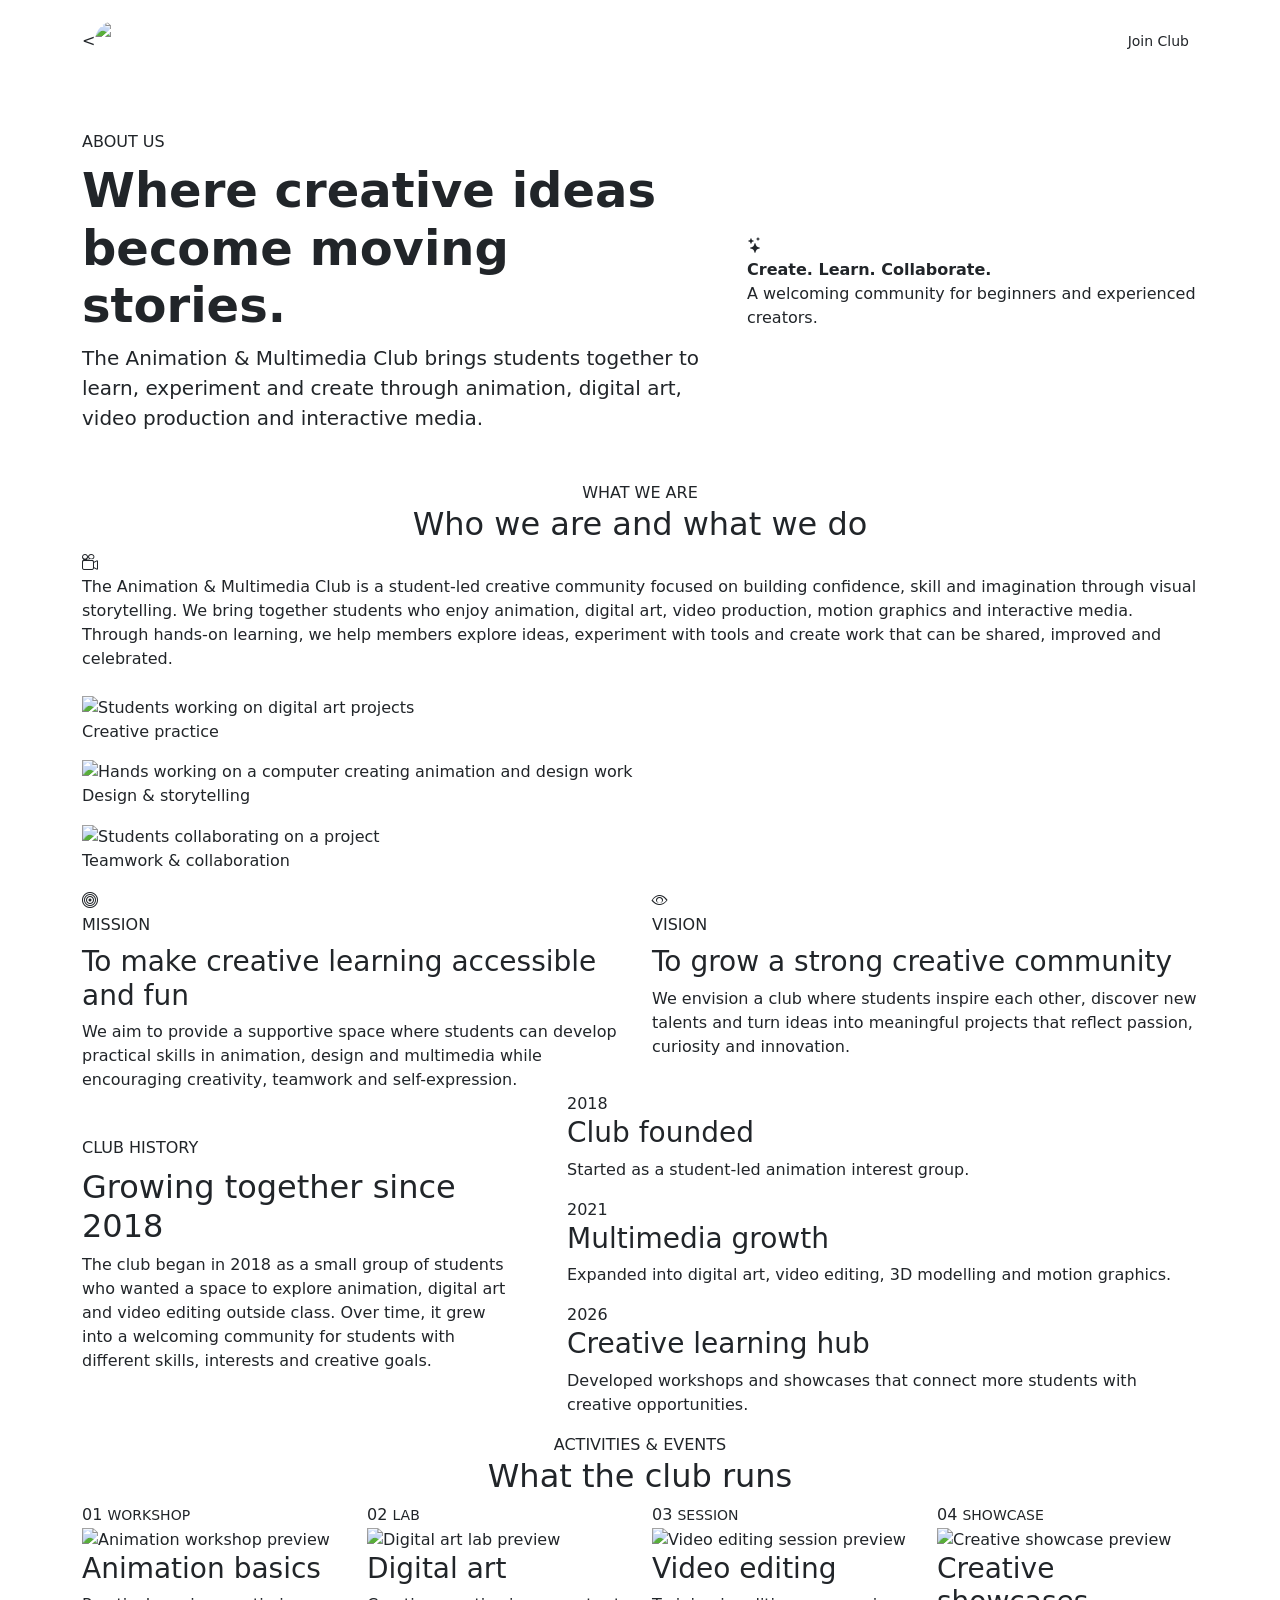
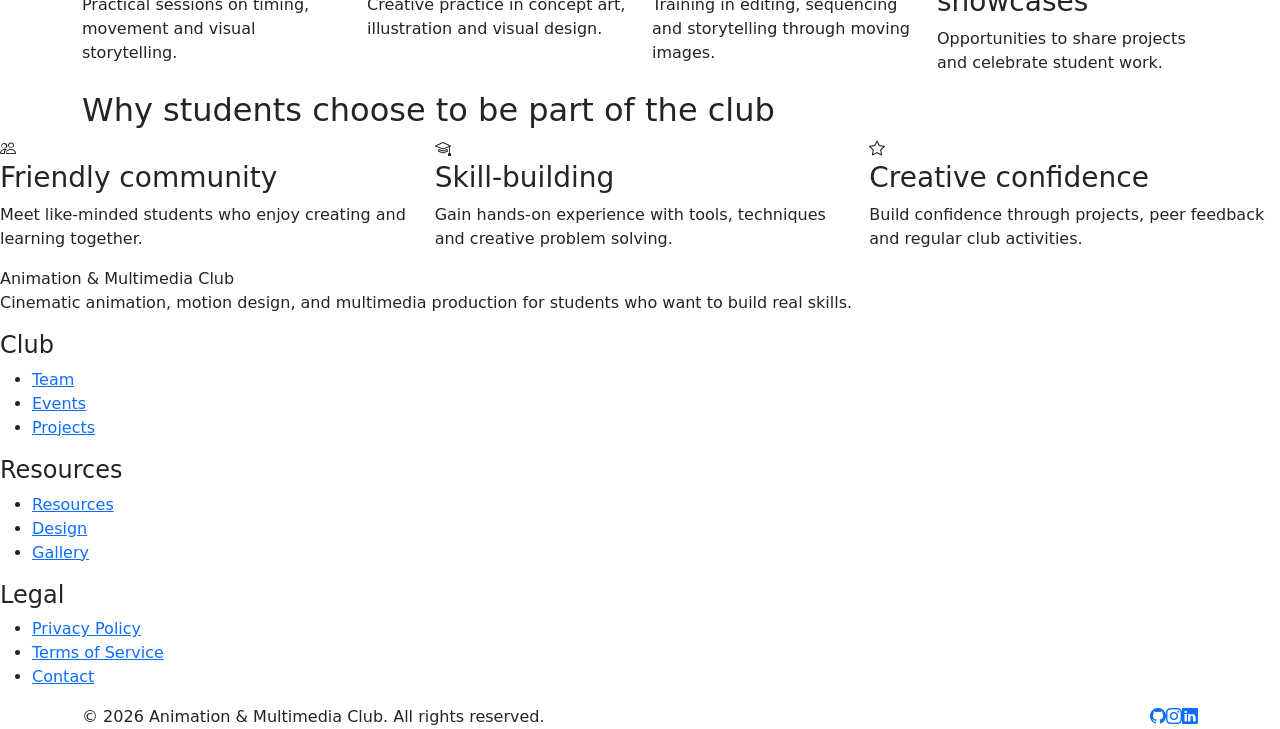
==== about.html @ a4dbcff5 "Add files via upload" ====
<!DOCTYPE html>
<html lang="en">

<head>
  <meta charset="UTF-8">
  <meta name="viewport" content="width=device-width, initial-scale=1.0">
  <meta name="description" content="Learn about the Animation & Multimedia Club, our mission, history and activities.">
  <title>About Us | Animation & Multimedia Club</title>
  <!-- Bootstrap -->
  <link href="https://cdn.jsdelivr.net/npm/bootstrap@5.3.8/dist/css/bootstrap.min.css" rel="stylesheet">
  <link rel="stylesheet" href="https://cdn.jsdelivr.net/npm/bootstrap-icons@1.13.1/font/bootstrap-icons.min.css">
  <!-- Shared Styles -->
  <link rel="stylesheet" href="css/style.css">
</head>

<body data-page="about">
  <!-- Navigation Bar -->
  <body data-page="team">
  <nav class="navbar navbar-expand-lg navbar-dark club-navbar sticky-top">
    <div class="container">
      <<a class="navbar-brand d-flex align-items-center gap-2" href="homepage.html">
        <img src="images/logo.jpeg" alt="Logo"
          style="height: 40px; width: 40px; border-radius: 50%; object-fit: cover;">
        <span><strong>Animation &amp; Multimedia</strong><small class="d-block">Club</small></span>
        </a>

        <button class="navbar-toggler" type="button" data-bs-toggle="collapse" data-bs-target="#mainNavbar"
          aria-controls="mainNavbar" aria-expanded="false" aria-label="Toggle navigation">
          <span class="navbar-toggler-icon"></span>
        </button>
        <div class="collapse navbar-collapse" id="mainNavbar">
          <ul class="navbar-nav ms-auto align-items-lg-center">
            <li class="nav-item"><a class="nav-link" href="homepage.html">Home</a></li>
            <li class="nav-item"><a class="nav-link active" aria-current="page" href="about.html">About</a></li>
            <li class="nav-item"><a class="nav-link" href="events.html">Events</a></li>

            <li class="nav-item dropdown">
              <a class="nav-link dropdown-toggle" href="#" role="button" data-bs-toggle="dropdown"
                aria-expanded="false">Work</a>
              <ul class="dropdown-menu">
                <li><a class="dropdown-item" href="gallery.html">Gallery</a></li>
                <li><a class="dropdown-item" href="showcase.html">Showcase</a></li>
                <li><a class="dropdown-item" href="projects.html">Projects</a></li>
                <li><a class="dropdown-item" href="design.html">Design</a></li>
              </ul>
            </li>

            <li class="nav-item"><a class="nav-link" href="resources.html">Resources</a></li>
            <li class="nav-item"><a class="nav-link" href="team.html">Team</a></li>
            <li class="nav-item"><a class="nav-link" href="contact.html">Contact</a></li>
            <li class="nav-item ms-lg-2">
              <a class="btn btn-accent btn-sm" href="joinClub.html">Join Club</a>
            </li>
          </ul>
        </div>
    </div>
  </nav>

  <main>
    <!-- Page Hero Section -->
    <section class="page-hero">
      <div class="container py-5">
        <div class="row align-items-center g-4">
          <div class="col-lg-7 reveal">
            <span class="eyebrow">ABOUT US</span>
            <h1 class="display-5 fw-bold mt-2">Where creative ideas become moving stories.</h1>
            <p class="lead mb-0">The Animation & Multimedia Club brings students together to learn, experiment and
              create through animation, digital art, video production and interactive media.</p>
          </div>
          <div class="col-lg-5 reveal">
            <div class="hero-art-card">
              <i class="bi bi-stars"></i>
              <div>
                <strong>Create. Learn. Collaborate.</strong>
                <p class="mb-0">A welcoming community for beginners and experienced creators.</p>
              </div>
            </div>
          </div>
        </div>
      </div>
    </section>

    <!-- What We Are Section -->
    <section class="section-space">
      <div class="container">
        <div class="section-heading text-center reveal">
          <span class="eyebrow">WHAT WE ARE</span>
          <h2>Who we are and what we do</h2>
        </div>
        <div class="mission-card reveal mb-4">
          <div class="mission-icon">
            <i class="bi bi-camera-reels"></i>
          </div>
          <div>
            <p class="mb-0">The Animation & Multimedia Club is a student-led creative community focused on building
              confidence, skill and imagination through visual storytelling. We bring together students who enjoy
              animation, digital art, video production, motion graphics and interactive media. Through hands-on
              learning, we help members explore ideas, experiment with tools and create work that can be shared,
              improved and celebrated.</p>
          </div>
        </div>
        <div class="photo-grid reveal">
          <figure class="photo-card">
            <img src="https://images.unsplash.com/photo-1516321318423-f06f85e504b3?auto=format&fit=crop&w=900&q=80"
              alt="Students working on digital art projects">
            <figcaption>Creative practice</figcaption>
          </figure>
          <figure class="photo-card">
            <img src="https://images.unsplash.com/photo-1498050108023-c5249f4df085?auto=format&fit=crop&w=900&q=80"
              alt="Hands working on a computer creating animation and design work">
            <figcaption>Design & storytelling</figcaption>
          </figure>
          <figure class="photo-card">
            <img src="https://images.unsplash.com/photo-1522202176988-66273c2fd55f?auto=format&fit=crop&w=900&q=80"
              alt="Students collaborating on a project">
            <figcaption>Teamwork & collaboration</figcaption>
          </figure>
        </div>
      </div>
    </section>

    <!-- Mission & Vision Section -->
    <section class="section-space section-soft">
      <div class="container">
        <div class="row g-4">
          <div class="col-lg-6 reveal">
            <div class="mission-card h-100">
              <div class="mission-icon">
                <i class="bi bi-bullseye"></i>
              </div>
              <div>
                <span class="eyebrow">MISSION</span>
                <h3 class="mt-2">To make creative learning accessible and fun</h3>
                <p class="mb-0">We aim to provide a supportive space where students can develop practical skills in
                  animation, design and multimedia while encouraging creativity, teamwork and self-expression.</p>
              </div>
            </div>
          </div>
          <div class="col-lg-6 reveal">
            <div class="mission-card h-100">
              <div class="mission-icon">
                <i class="bi bi-eye"></i>
              </div>
              <div>
                <span class="eyebrow">VISION</span>
                <h3 class="mt-2">To grow a strong creative community</h3>
                <p class="mb-0">We envision a club where students inspire each other, discover new talents and turn
                  ideas into meaningful projects that reflect passion, curiosity and innovation.</p>
              </div>
            </div>
          </div>
        </div>
      </div>
    </section>

    <!-- Club History Section -->
    <section class="section-space">
      <div class="container">
        <div class="row g-5 align-items-center">
          <div class="col-lg-5 reveal">
            <span class="eyebrow">CLUB HISTORY</span>
            <h2 class="mt-2">Growing together since 2018</h2>
            <p>The club began in 2018 as a small group of students who wanted a space to explore animation, digital art
              and video editing outside class. Over time, it grew into a welcoming community for students with different
              skills, interests and creative goals.</p>
          </div>
          <div class="col-lg-7">
            <div class="timeline">
              <div class="timeline-item reveal">
                <span class="timeline-year">2018</span>
                <div>
                  <h3>Club founded</h3>
                  <p>Started as a student-led animation interest group.</p>
                </div>
              </div>
              <div class="timeline-item reveal">
                <span class="timeline-year">2021</span>
                <div>
                  <h3>Multimedia growth</h3>
                  <p>Expanded into digital art, video editing, 3D modelling and motion graphics.</p>
                </div>
              </div>
              <div class="timeline-item reveal">
                <span class="timeline-year">2026</span>
                <div>
                  <h3>Creative learning hub</h3>
                  <p>Developed workshops and showcases that connect more students with creative opportunities.</p>
                </div>
              </div>
            </div>
          </div>
        </div>
      </div>
    </section>

    <!-- Activities & Events Section -->
    <section class="section-space section-soft">
      <div class="container">
        <div class="section-heading text-center reveal">
          <span class="eyebrow">ACTIVITIES & EVENTS</span>
          <h2>What the club runs</h2>
        </div>
        <div class="row g-4">
          <div class="col-md-6 col-lg-3 reveal">
            <div class="event-card about-activity-card h-100">
              <div class="event-date">
                <span>01</span>
                <small>WORKSHOP</small>
              </div>
              <div class="event-card-body">
                <img class="activity-preview"
                  src="https://images.unsplash.com/photo-1532012197267-da84d127e765?auto=format&fit=crop&w=900&q=80"
                  alt="Animation workshop preview">
                <div class="activity-copy">
                  <h3>Animation basics</h3>
                  <p>Practical sessions on timing, movement and visual storytelling.</p>
                </div>
              </div>
            </div>
          </div>

          <div class="col-md-6 col-lg-3 reveal">
            <div class="event-card about-activity-card h-100">
              <div class="event-date">
                <span>02</span>
                <small>LAB</small>
              </div>
              <div class="event-card-body">
                <img class="activity-preview"
                  src="https://images.unsplash.com/photo-1460661419201-fd4cecdf8a8b?auto=format&fit=crop&w=900&q=80"
                  alt="Digital art lab preview">
                <div class="activity-copy">
                  <h3>Digital art</h3>
                  <p>Creative practice in concept art, illustration and visual design.</p>
                </div>
              </div>
            </div>
          </div>

          <div class="col-md-6 col-lg-3 reveal">
            <div class="event-card about-activity-card h-100">
              <div class="event-date">
                <span>03</span>
                <small>SESSION</small>
              </div>
              <div class="event-card-body">
                <img class="activity-preview"
                  src="https://images.unsplash.com/photo-1492691527719-9d1e07e534b4?auto=format&fit=crop&w=900&q=80"
                  alt="Video editing session preview">
                <div class="activity-copy">
                  <h3>Video editing</h3>
                  <p>Training in editing, sequencing and storytelling through moving images.</p>
                </div>
              </div>
            </div>
          </div>

          <div class="col-md-6 col-lg-3 reveal">
            <div class="event-card about-activity-card h-100">
              <div class="event-date">
                <span>04</span>
                <small>SHOWCASE</small>
              </div>
              <div class="event-card-body">
                <img class="activity-preview"
                  src="https://images.unsplash.com/photo-1516321165247-4aa89a48be28?auto=format&fit=crop&w=900&q=80"
                  alt="Creative showcase preview">
                <div class="activity-copy">
                  <h3>Creative showcases</h3>
                  <p>Opportunities to share projects and celebrate student work.</p>
                </div>
              </div>
            </div>
          </div>
        </div>
      </div>
    </section>

    <!-- Why Join Section -->
    <section class="section-space">
      <div class="container">
        <h2>Why students choose to be part of the club</h2>
      </div>
      <div class="row g-4">
        <div class="col-md-6 col-lg-4 reveal">
          <div class="mission-card h-100">
            <div class="mission-icon">
              <i class="bi bi-people"></i>
            </div>
            <div>
              <h3>Friendly community</h3>
              <p>Meet like-minded students who enjoy creating and learning together.</p>
            </div>
          </div>
        </div>

        <div class="col-md-6 col-lg-4 reveal">
          <div class="mission-card h-100">
            <div class="mission-icon">
              <i class="bi bi-mortarboard"></i>
            </div>
            <div>
              <h3>Skill-building</h3>
              <p>Gain hands-on experience with tools, techniques and creative problem solving.</p>
            </div>
          </div>
        </div>

        <div class="col-md-6 col-lg-4 reveal">
          <div class="mission-card h-100">
            <div class="mission-icon">
              <i class="bi bi-star"></i>
            </div>
            <div>
              <h3>Creative confidence</h3>
              <p>Build confidence through projects, peer feedback and regular club activities.</p>
            </div>
          </div>
        </div>
      </div>
      </div>
    </section>
  </main>

  <!-- Footer Section -->
  <footer>

    <div class="footer-grid">
      <div>
        <div class="footer-logo">Animation & Multimedia Club</div>
        <p class="footer-tagline">Cinematic animation, motion design, and multimedia production for students who want to
          build real skills.</p>
      </div>
      <div class="footer-col">
        <h4>Club</h4>
        <ul>
          <li><a href="team.html">Team</a></li>
          <li><a href="events.html">Events</a></li>
          <li><a href="projects.html">Projects</a></li>
        </ul>
      </div>
      <div class="footer-col">
        <h4>Resources</h4>
        <ul>
          <li><a href="resources.html">Resources</a></li>
          <li><a href="design.html">Design</a></li>
          <li><a href="gallery.html">Gallery</a></li>
        </ul>
      </div>
      <div class="footer-col">
        <h4>Legal</h4>
        <ul>
          <li><a href="privacyPolicy.html">Privacy Policy</a></li>
          <li><a href="termsOfService.html">Terms of Service</a></li>
          <li><a href="contact.html">Contact</a></li>
        </ul>
      </div>
    </div>

    <div class="container d-flex flex-column flex-md-row justify-content-between align-items-md-center gap-3">
      <p class="mb-0">© 2026 Animation &amp; Multimedia Club. All rights reserved.</p>
      <div><a href="https://github.com" aria-label="GitHub"><i class="bi bi-github"></i></a><a
          href="https://www.instagram.com" aria-label="Instagram"><i class="bi bi-instagram"></i></a><a
          href="https://www.linkedin.com" aria-label="LinkedIn"><i class="bi bi-linkedin"></i></a></div>
    </div>
  </footer>

  <!-- jQuery + Bootstrap -->
  <script src="https://code.jquery.com/jquery-3.7.1.min.js"></script>
  <script src="https://cdn.jsdelivr.net/npm/bootstrap@5.3.8/dist/js/bootstrap.bundle.min.js"></script>
  <script src="js/member-b.js"></script>
</body>

</html>
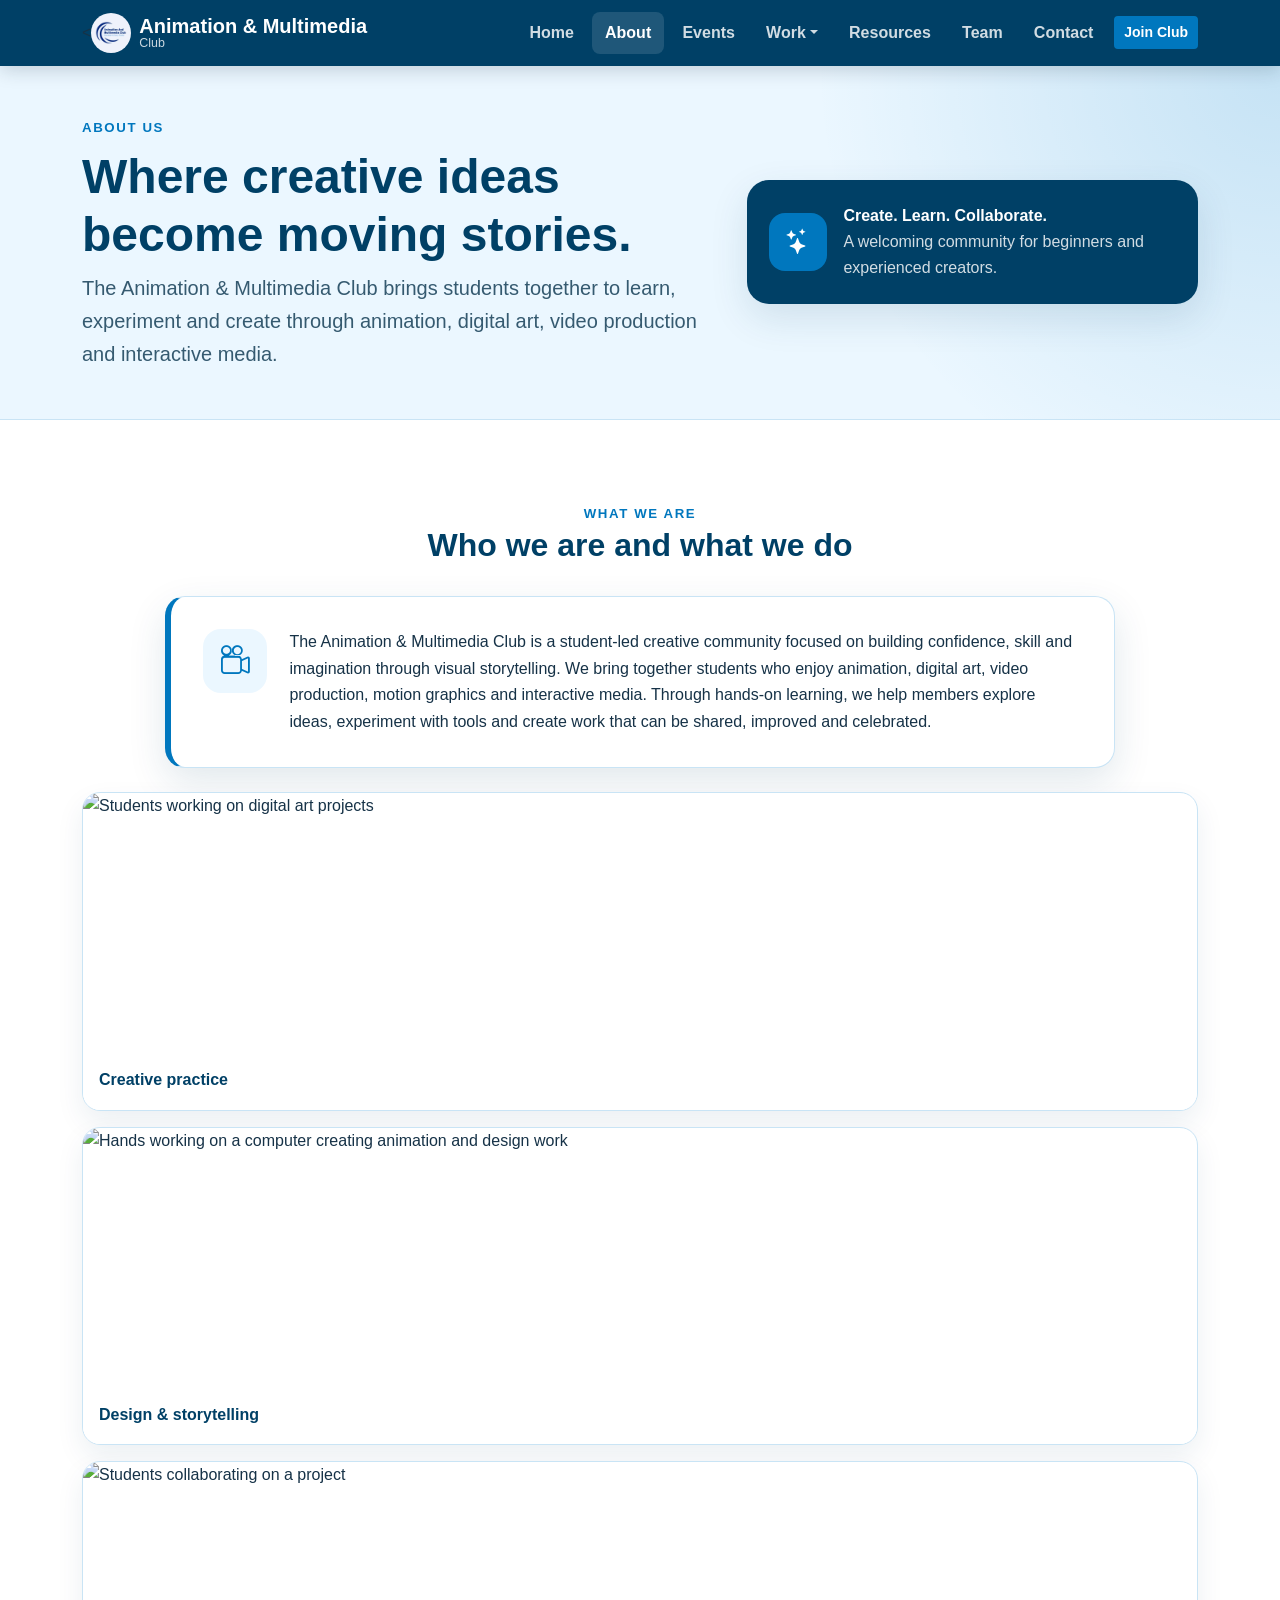
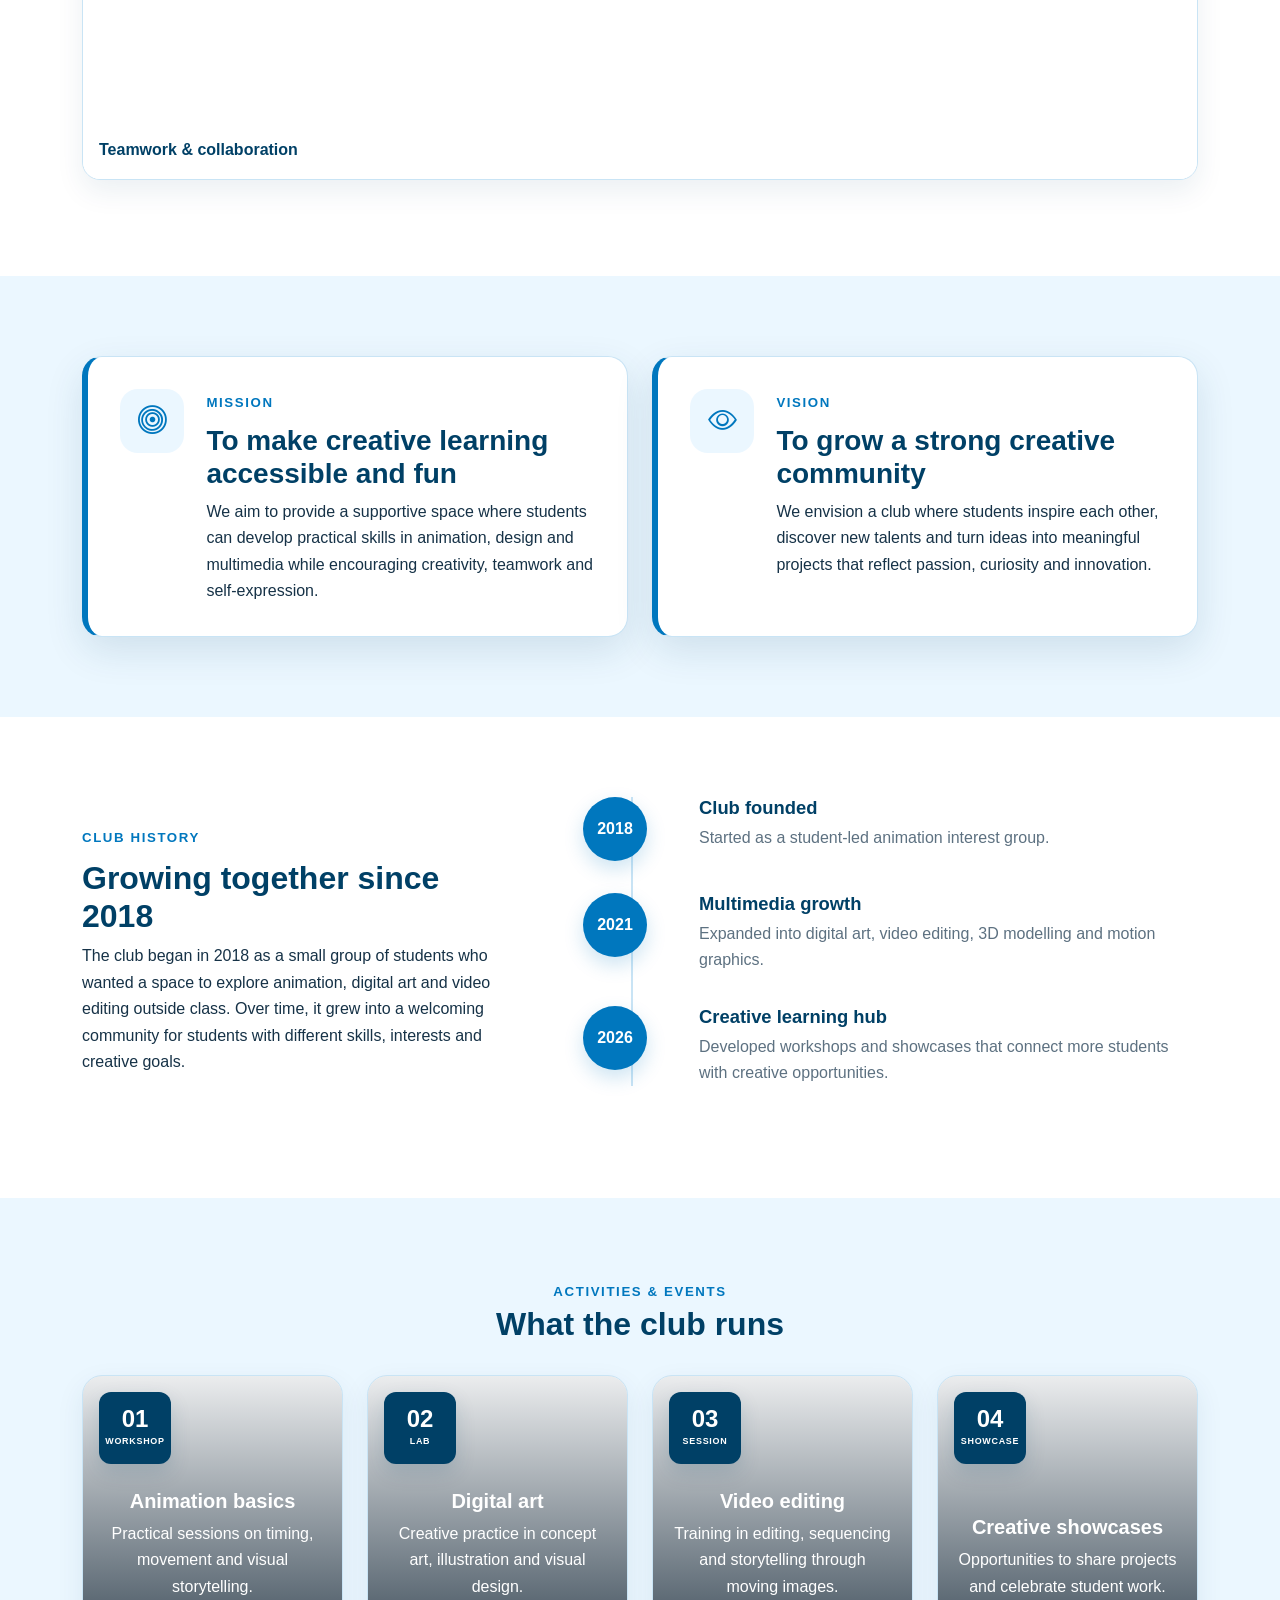
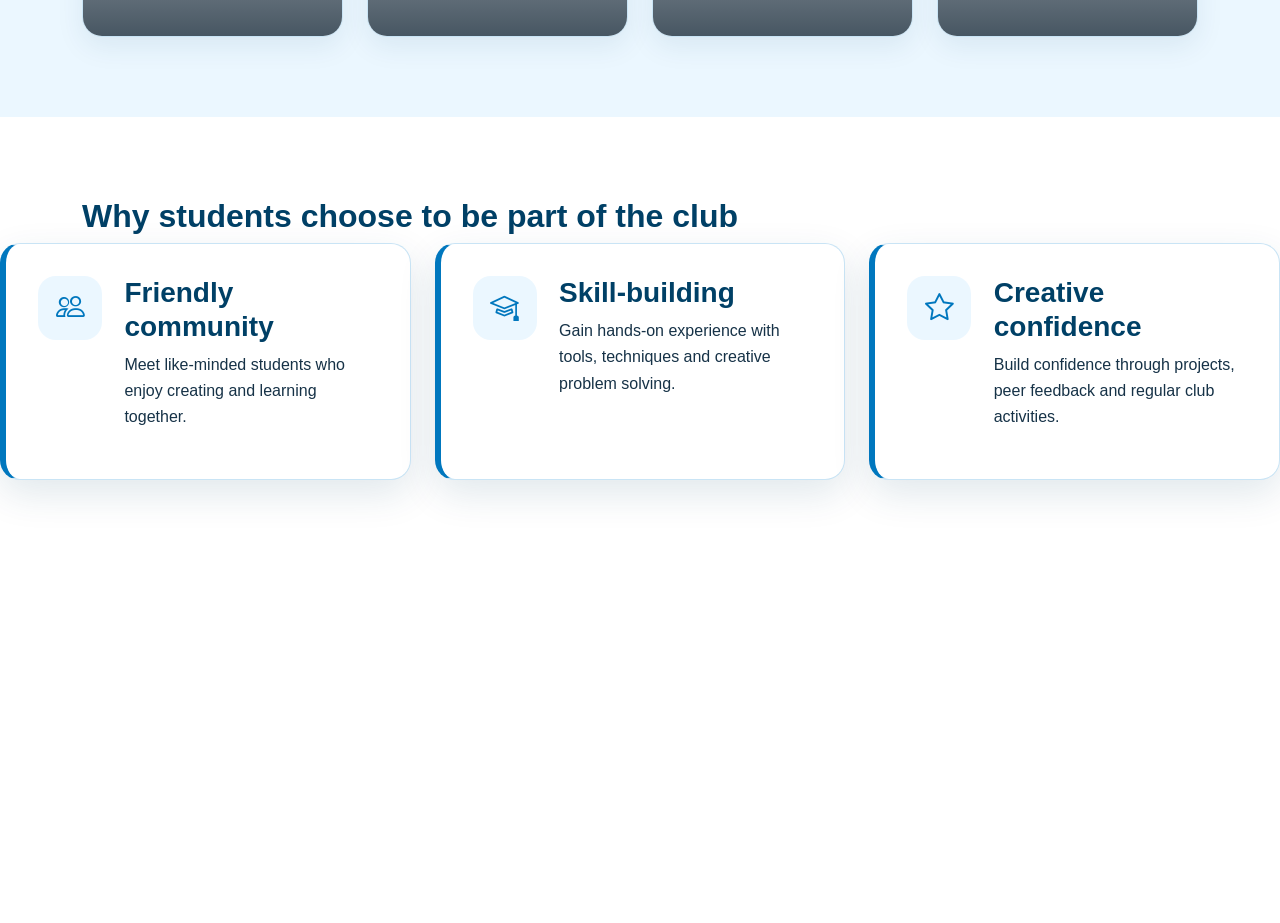
==== commit 645ed00e: "Fix HTML structure and update navigation links" ====
--- a/about.html
+++ b/about.html
@@ -18,7 +18,7 @@
   <body data-page="team">
   <nav class="navbar navbar-expand-lg navbar-dark club-navbar sticky-top">
     <div class="container">
-      <<a class="navbar-brand d-flex align-items-center gap-2" href="homepage.html">
+      <<a class="navbar-brand d-flex align-items-center gap-2" href="index.html">
         <img src="images/logo.jpeg" alt="Logo"
           style="height: 40px; width: 40px; border-radius: 50%; object-fit: cover;">
         <span><strong>Animation &amp; Multimedia</strong><small class="d-block">Club</small></span>
@@ -371,4 +371,4 @@
   <script src="js/member-b.js"></script>
 </body>
 
-</html>+</html>
--- a/css/style.css
+++ b/css/style.css
@@ -0,0 +1,3211 @@
+
+/* CSS Variables & Theme */
+:root {
+  --dominant: #ebf7ff;
+  --secondary: #004066;
+  --accent: #0077be;
+  --white: #ffffff;
+  --text: #163247;
+  --muted: #5d7181;
+  --border: #c9e4f5;
+  --shadow: 0 14px 38px rgba(0, 64, 102, 0.12);
+}
+
+* {
+  box-sizing: border-box;
+}
+
+html {
+  scroll-behavior: smooth;
+}
+
+body {
+  margin: 0;
+  font-family: Arial, Helvetica, sans-serif;
+  background: var(--white);
+  color: var(--text);
+  line-height: 1.65;
+}
+
+h1, h2, h3 {
+  color: var(--secondary);
+  font-weight: 700;
+}
+
+a {
+  color: var(--accent);
+}
+
+/* Navigation & Branding */
+.club-navbar {
+  background: var(--secondary);
+  box-shadow: 0 4px 18px rgba(0, 32, 51, 0.18);
+}
+
+.navbar-brand {
+  color: var(--white);
+  line-height: 1.05;
+}
+
+.navbar-brand:hover,
+.navbar-brand:focus {
+  color: var(--white);
+}
+
+.navbar-brand small {
+  font-size: 0.78rem;
+  opacity: 0.8;
+}
+
+.brand-mark {
+  width: 44px;
+  height: 44px;
+  border-radius: 12px;
+  background: var(--accent);
+  display: grid;
+  place-items: center;
+  color: var(--white);
+  font-size: 1.35rem;
+  font-weight: 800;
+  box-shadow: inset 0 0 0 2px rgba(255, 255, 255, 0.18);
+}
+
+.club-navbar .nav-link {
+  color: rgba(255, 255, 255, 0.82);
+  font-weight: 600;
+  margin-left: 0.35rem;
+  border-radius: 8px;
+  padding-inline: 0.8rem !important;
+}
+
+.club-navbar .nav-link:hover,
+.club-navbar .nav-link:focus,
+.club-navbar .nav-link.active {
+  color: var(--white);
+  background: rgba(255, 255, 255, 0.12);
+}
+
+/* Page Hero & Layout */
+.page-hero {
+  background:
+    radial-gradient(circle at top right, rgba(0, 119, 190, 0.16), transparent 35%),
+    var(--dominant);
+  border-bottom: 1px solid var(--border);
+}
+
+.page-hero .lead {
+  color: #355a70;
+  max-width: 760px;
+}
+
+.eyebrow {
+  color: var(--accent);
+  font-size: 0.83rem;
+  font-weight: 800;
+  letter-spacing: 0.12em;
+}
+
+.hero-art-card {
+  background: var(--secondary);
+  color: var(--white);
+  border-radius: 22px;
+  padding: 1.4rem;
+  display: flex;
+  gap: 1rem;
+  align-items: center;
+  box-shadow: var(--shadow);
+}
+
+.hero-art-card i {
+  width: 58px;
+  height: 58px;
+  flex: 0 0 58px;
+  display: grid;
+  place-items: center;
+  border-radius: 16px;
+  background: var(--accent);
+  font-size: 1.6rem;
+}
+
+.hero-art-card p {
+  color: rgba(255, 255, 255, 0.82);
+}
+
+.section-space {
+  padding: 5rem 0;
+}
+
+.section-soft {
+  background: var(--dominant);
+}
+
+.section-heading {
+  max-width: 760px;
+  margin-bottom: 2rem;
+}
+
+.section-heading.text-center {
+  margin-left: auto;
+  margin-right: auto;
+}
+
+.section-heading p {
+  color: var(--muted);
+}
+
+.mission-card {
+  max-width: 950px;
+  margin: 0 auto;
+  background: var(--white);
+  border: 1px solid var(--border);
+  border-left: 6px solid var(--accent);
+  border-radius: 20px;
+  padding: 2rem;
+  display: flex;
+  align-items: flex-start;
+  gap: 1.4rem;
+  box-shadow: var(--shadow);
+}
+
+<<<<<<< HEAD
+=======
+/* Center third item in Why Join section on tablet only */
+@media (min-width: 768px) and (max-width: 991.98px) {
+  .row > .col-lg-4:last-child {
+    margin-left: calc(33.333% - 0.5rem) !important;
+  }
+}
+
+>>>>>>> origin/main
+.photo-grid {
+  display: grid;
+  grid-template-columns: repeat(3, minmax(0, 1fr));
+  gap: 1.2rem;
+  margin-top: 1.5rem;
+}
+
+.photo-card {
+  background: var(--white);
+  border: 1px solid var(--border);
+  border-radius: 18px;
+  overflow: hidden;
+  box-shadow: 0 12px 28px rgba(0, 64, 102, 0.08);
+}
+
+.photo-card img {
+  display: block;
+  width: 100%;
+  height: 260px;
+  object-fit: cover;
+}
+
+.photo-card figcaption {
+  padding: 0.9rem 1rem 1rem;
+  font-weight: 700;
+  color: var(--secondary);
+  background: var(--white);
+}
+
+.mission-icon {
+  width: 64px;
+  height: 64px;
+  flex: 0 0 64px;
+  border-radius: 18px;
+  background: var(--dominant);
+  display: grid;
+  place-items: center;
+  color: var(--accent);
+  font-size: 1.8rem;
+}
+
+.timeline {
+  position: relative;
+  padding-left: 1rem;
+}
+
+.timeline::before {
+  content: "";
+  position: absolute;
+  top: 0;
+  bottom: 0;
+  left: 64px;
+  width: 2px;
+  background: var(--border);
+}
+
+.timeline-item {
+  display: grid;
+  grid-template-columns: 96px 1fr;
+  gap: 1.25rem;
+  margin-bottom: 2rem;
+  position: relative;
+}
+
+.timeline-year {
+  width: 64px;
+  height: 64px;
+  border-radius: 50%;
+  background: var(--accent);
+  color: var(--white);
+  display: grid;
+  place-items: center;
+  font-weight: 800;
+  z-index: 1;
+  box-shadow: 0 8px 20px rgba(0, 119, 190, 0.2);
+}
+
+.timeline-item h3 {
+  font-size: 1.15rem;
+  margin-bottom: 0.35rem;
+}
+
+.timeline-item p {
+  margin: 0;
+  color: var(--muted);
+}
+
+/* Cards & Components */
+.member-card,
+.event-card,
+.tutorial-card {
+  background: var(--white);
+  border: 1px solid var(--border);
+  border-radius: 20px;
+  box-shadow: 0 10px 28px rgba(0, 64, 102, 0.08);
+  transition: transform 0.25s ease, box-shadow 0.25s ease;
+  overflow: hidden;
+}
+
+.member-card:hover,
+.event-card:hover,
+.tutorial-card:hover {
+  transform: translateY(-5px);
+  box-shadow: var(--shadow);
+}
+
+.member-card {
+  padding: 1.7rem;
+  text-align: center;
+}
+
+.member-avatar {
+  width: 92px;
+  height: 92px;
+  border-radius: 24px;
+  margin: 0 auto 1rem;
+  display: grid;
+  place-items: center;
+  background: var(--dominant);
+  color: var(--secondary);
+  border: 2px solid var(--border);
+  font-size: 1.7rem;
+  font-weight: 800;
+}
+
+.logo-avatar {
+  width: 50px;
+  height: 50px;
+  border-radius: 50px;
+  margin: 0 auto 1rem;
+  display: grid;
+  place-items: center;
+  background: var(--dominant);
+  color: var(--secondary);
+  border: 2px solid var(--border);
+}
+
+.member-role {
+  color: var(--accent);
+  font-weight: 700;
+}
+
+.member-tags {
+  display: flex;
+  gap: 0.45rem;
+  justify-content: center;
+  flex-wrap: wrap;
+}
+
+.member-tags span,
+.event-category {
+  background: var(--dominant);
+  color: var(--secondary);
+  border: 1px solid var(--border);
+  border-radius: 999px;
+  padding: 0.25rem 0.65rem;
+  font-size: 0.78rem;
+  font-weight: 700;
+}
+
+.member-scroll-wrapper {
+  position: relative;
+  display: flex;
+  align-items: center;
+  gap: 15px;
+}
+
+.member-scroll {
+  display: flex;
+  gap: 25px;
+  overflow-x: auto;
+  scroll-behavior: smooth;
+  padding: 20px 5px 30px;
+  scroll-snap-type: x mandatory;
+  scrollbar-width: none;
+}
+
+.member-scroll::-webkit-scrollbar {
+  display: none;
+}
+
+.member-slide {
+  flex: 0 0 calc((90% - 17px) / 4);
+  scroll-snap-align: start;
+}
+
+.member-slide .member-card {
+  height: 100%;
+}
+
+.scroll-btn {
+  width: 48px;
+  height: 48px;
+  flex-shrink: 0;
+  border: none;
+  border-radius: 50%;
+  background-color: var(--secondary);
+  color: white;
+  font-size: 24px;
+  font-weight: bold;
+  cursor: pointer;
+  transition: 0.2s;
+}
+
+.scroll-btn:hover {
+  background-color: var(--accent);
+  transform: scale(1.08);
+}
+
+/* Button Styles */
+.btn-accent {
+  background: var(--accent);
+  color: var(--white);
+  border: 2px solid var(--accent);
+  font-weight: 700;
+}
+
+.btn-accent:hover,
+.btn-accent:focus {
+  background: #005f99;
+  border-color: #005f99;
+  color: var(--white);
+}
+
+.btn-outline-accent {
+  background: transparent;
+  color: var(--secondary);
+  border: 2px solid var(--accent);
+  font-weight: 700;
+}
+
+.btn-outline-accent:hover,
+.btn-outline-accent:focus {
+  background: var(--accent);
+  color: var(--white);
+}
+
+.event-filters {
+  padding: 0.35rem 0;
+}
+
+.filter-btn {
+  border: 1px solid var(--border);
+  background: var(--white);
+  color: var(--secondary);
+  border-radius: 999px;
+  padding: 0.55rem 1rem;
+  font-weight: 700;
+}
+
+.filter-btn:hover,
+.filter-btn:focus,
+.filter-btn.active {
+  background: var(--secondary);
+  border-color: var(--secondary);
+  color: var(--white);
+}
+
+.event-card {
+  display: grid;
+  grid-template-columns: 110px 1fr;
+}
+
+.event-card.about-activity-card {
+  display: block;
+  grid-template-columns: none;
+}
+
+.event-date {
+  background: var(--secondary);
+  color: var(--white);
+  min-height: 100%;
+  display: flex;
+  flex-direction: column;
+  justify-content: center;
+  align-items: center;
+}
+
+.event-date span {
+  font-size: 2.2rem;
+  font-weight: 800;
+  line-height: 1;
+}
+
+.event-date small {
+  margin-top: 0.35rem;
+  letter-spacing: 0.12em;
+  font-weight: 700;
+}
+
+.event-card-body {
+  padding: 1.5rem;
+}
+
+.event-card-body h3 {
+  font-size: 1.25rem;
+  margin-top: 0.85rem;
+}
+
+.event-meta {
+  list-style: none;
+  padding: 0;
+  margin: 1rem 0;
+  color: var(--muted);
+}
+
+.event-meta li+li {
+  margin-top: 0.35rem;
+}
+
+.event-meta i {
+  width: 22px;
+  color: var(--accent);
+}
+
+/* Activity Cards */
+.about-activity-card {
+  display: block;
+  position: relative;
+  overflow: hidden;
+  grid-template-columns: none;
+  transition: transform 0.25s ease, box-shadow 0.25s ease;
+}
+
+.about-activity-card .event-card-body {
+  position: relative;
+  display: flex;
+  flex-direction: column;
+  justify-content: flex-end;
+  align-items: center;
+  min-height: 260px;
+  padding: 3.25rem 1.25rem 1.25rem;
+  background: linear-gradient(180deg, rgba(0, 21, 38, 0.08), rgba(0, 21, 38, 0.72));
+  z-index: 1;
+}
+
+.about-activity-card .activity-preview {
+  position: absolute;
+  inset: 0;
+  width: 100%;
+  height: 100%;
+  object-fit: cover;
+  object-position: center;
+  opacity: 0;
+  transition: opacity 0.25s ease, transform 0.25s ease;
+}
+
+.about-activity-card:hover .activity-preview,
+.about-activity-card:focus-within .activity-preview {
+  opacity: 1;
+  transform: scale(1.04);
+}
+
+.about-activity-card .activity-copy {
+  position: relative;
+  z-index: 1;
+  color: var(--white);
+  margin-top: auto;
+  max-width: 100%;
+  text-align: center;
+  transition: opacity 0.2s ease;
+}
+
+.about-activity-card:hover .activity-copy,
+.about-activity-card:focus-within .activity-copy {
+  opacity: 0;
+}
+
+.about-activity-card h3,
+.about-activity-card p {
+  color: var(--white);
+}
+
+.about-activity-card .event-date {
+  position: absolute;
+  top: 1rem;
+  left: 1rem;
+  z-index: 2;
+  min-height: auto;
+  width: 72px;
+  height: 72px;
+  padding: 0.5rem;
+  border-radius: 12px;
+  box-shadow: 0 8px 20px rgba(0, 64, 102, 0.15);
+}
+
+.about-activity-card .event-date span {
+  font-size: 1.5rem;
+  line-height: 1;
+}
+
+.about-activity-card .event-date small {
+  margin-top: 0.2rem;
+  letter-spacing: 0.08em;
+  font-size: 0.56rem;
+}
+
+.empty-state {
+  border: 1px dashed var(--accent);
+  border-radius: 14px;
+  padding: 1.2rem;
+  text-align: center;
+  color: var(--muted);
+  background: var(--dominant);
+}
+
+<<<<<<< HEAD
+/* Tutorials & Video Covers */
+=======
+/* Tutorial Cards & Preview */
+.tutorial-thumb {
+  position: relative;
+  min-height: 210px;
+  background:
+    linear-gradient(135deg, rgba(0, 64, 102, 0.96), rgba(0, 119, 190, 0.78)),
+    var(--secondary);
+  color: var(--white);
+  display: flex;
+  flex-direction: column;
+  justify-content: center;
+  align-items: center;
+  gap: 0.75rem;
+  overflow: hidden;
+}
+
+.tutorial-thumb .tutorial-preview {
+  position: absolute;
+  inset: 0;
+  width: 100%;
+  height: 100%;
+  object-fit: cover;
+  opacity: 0;
+  transform: scale(1.06);
+  transition: opacity 0.25s ease;
+  pointer-events: none;
+  z-index: 1;
+}
+
+.tutorial-card:hover .tutorial-thumb .tutorial-preview,
+.tutorial-card:focus-within .tutorial-thumb .tutorial-preview {
+  opacity: 1;
+}
+
+.tutorial-thumb i,
+.tutorial-thumb span {
+  position: relative;
+  z-index: 2;
+  transition: opacity 0.25s ease;
+}
+
+.tutorial-card:hover .tutorial-thumb i,
+.tutorial-card:hover .tutorial-thumb span,
+.tutorial-card:focus-within .tutorial-thumb i,
+.tutorial-card:focus-within .tutorial-thumb span {
+  opacity: 0.18;
+}
+
+.tutorial-thumb i {
+  font-size: 3.4rem;
+}
+
+.tutorial-thumb span {
+  letter-spacing: 0.12em;
+  font-weight: 800;
+}
+
+.club-footer {
+  background: #06283c;
+  color: var(--white);
+}
+
+.club-footer p {
+  color: rgba(255, 255, 255, 0.72);
+}
+
+.club-footer a {
+  color: var(--white);
+  font-size: 1.35rem;
+  margin-left: 1rem;
+}
+
+.club-footer a:hover,
+.club-footer a:focus {
+  color: #7fd1ff;
+}
+
+.modal-content {
+  border: 0;
+  border-radius: 18px;
+  overflow: hidden;
+}
+
+.modal-header {
+  background: var(--dominant);
+}
+
+.toast-header i {
+  color: var(--accent);
+}
+
+.reveal {
+  opacity: 0;
+  transform: translateY(16px);
+  transition: opacity 0.55s ease, transform 0.55s ease;
+}
+
+.reveal.visible {
+  opacity: 1;
+  transform: translateY(0);
+}
+
+:focus-visible {
+  outline: 3px solid #ffbf47;
+  outline-offset: 3px;
+}
+
+@media (max-width: 767.98px) {
+  .section-space {
+    padding: 3.5rem 0;
+  }
+
+  .mission-card {
+    flex-direction: column;
+  }
+
+  .timeline::before {
+    left: 31px;
+  }
+
+  .timeline-item {
+    grid-template-columns: 74px 1fr;
+  }
+
+  .event-card {
+    grid-template-columns: 1fr;
+  }
+
+  .event-date {
+    min-height: auto;
+    padding: 1rem;
+    flex-direction: row;
+    gap: 0.5rem;
+  }
+
+  .event-date span {
+    font-size: 1.6rem;
+  }
+
+  .event-date small {
+    margin-top: 0;
+  }
+
+  .club-navbar .nav-link {
+    margin-left: 0;
+    margin-top: 0.25rem;
+  }
+}
+
+@media (prefers-reduced-motion: reduce) {
+  *, *::before, *::after {
+    scroll-behavior: auto !important;
+    transition: none !important;
+    animation: none !important;
+  }
+
+  .reveal {
+    opacity: 1;
+    transform: none;
+  }
+}
+
+/*.tutorial-thumb {
+  position: relative;
+  min-height: 210px;
+  background:
+    linear-gradient(135deg, rgba(0, 64, 102, 0.96), rgba(0, 119, 190, 0.78)),
+    var(--secondary);
+  color: var(--white);
+  display: flex;
+  flex-direction: column;
+  justify-content: center;
+  align-items: center;
+  gap: 0.75rem;
+  overflow: hidden;
+}*/
+
+>>>>>>> origin/main
+.tutorial-thumb {
+  position: relative;
+  width: 100%;
+  aspect-ratio: 16 / 9;
+  overflow: hidden;
+  background-color: transparent;
+}
+
+.tutorial-thumb img.video-cover,
+.tutorial-thumb img {
+  width: 100%;
+  height: 100%;
+  object-fit: cover;
+  object-position: center;
+  display: block;
+}
+
+.video-cover {
+  position: absolute;
+  inset: 0;
+  width: 100%;
+  height: 100%;
+  object-fit: cover;
+}
+
+.tutorial-thumb .tutorial-preview {
+  position: absolute;
+  inset: 0;
+  width: 100%;
+  height: 100%;
+  object-fit: cover;
+  opacity: 0;
+  transform: scale(1.06);
+  transition: opacity 0.25s ease;
+  pointer-events: none;
+  z-index: 1;
+}
+
+.tutorial-card:hover .tutorial-thumb .tutorial-preview,
+.tutorial-card:focus-within .tutorial-thumb .tutorial-preview {
+  opacity: 1;
+}
+
+.tutorial-thumb i,
+.tutorial-thumb span {
+  position: relative;
+  z-index: 2;
+  transition: opacity 0.25s ease;
+}
+
+.tutorial-card:hover .tutorial-thumb i,
+.tutorial-card:hover .tutorial-thumb span,
+.tutorial-card:focus-within .tutorial-thumb i,
+.tutorial-card:focus-within .tutorial-thumb span {
+  opacity: 0.18;
+}
+
+.tutorial-thumb i {
+  font-size: 3.4rem;
+}
+
+.tutorial-thumb span {
+  letter-spacing: 0.12em;
+  font-weight: 800;
+}
+
+.tutorial-scroll-wrapper {
+  display: flex;
+  align-items: center;
+  gap: 16px;
+}
+
+.tutorial-scroll {
+  display: flex;
+  flex: 1;
+  gap: 24px;
+  overflow-x: auto;
+  scrollbar-width: none;
+  scroll-behavior: smooth;
+}
+
+.tutorial-slide {
+  flex: 0 0 calc((100% - 48px) / 3);
+}
+
+.tutorial-slide .resource-card {
+  border: 2px solid #e0e0e0;
+  border-radius: 12px;
+  overflow: hidden;
+  transition: transform 0.3s ease, box-shadow 0.3s ease, border-color 0.3s ease;
+  background-color: #ffffff;
+}
+
+.tutorial-slide .tutorial-thumb {
+  position: relative;
+  overflow: hidden;
+}
+
+.tutorial-slide .tutorial-thumb img.video-cover {
+  width: 100%;
+  height: auto;
+  display: block;
+  transition: transform 0.4s ease;
+}
+
+.tutorial-slide .resource-card:hover {
+  transform: translateY(-8px);
+  border-color: #0d6efd;
+  box-shadow: 0 12px 24px rgba(13, 110, 253, 0.2);
+  cursor: pointer;
+}
+
+.tutorial-slide .resource-card:hover .tutorial-thumb img.video-cover {
+  transform: scale(1.06);
+}
+
+.tutorial-slide .resource-card .card-body,
+.tutorial-slide .resource-card .tutorial-content {
+  padding: 1.25rem 1.5rem;
+}
+
+.tutorial-slide .resource-card p {
+  margin-bottom: 1.25rem;
+  line-height: 1.5;
+}
+
+/* Team Grid */
+.team-grid {
+  display: grid;
+  grid-template-columns: repeat(4, 1fr);
+  gap: 24px;
+  max-width: 1000px;
+  margin: 0 auto;
+  padding: 32px 24px 64px;
+}
+
+.member-card h3 {
+  font-size: 16px;
+  margin-bottom: 4px;
+}
+
+.member-card .role {
+  font-size: 13px;
+  color: var(--accent-purple);
+  margin-bottom: 14px;
+}
+
+/* Footers */
+.club-footer {
+  background: #06283c;
+  color: var(--white);
+}
+
+.club-footer p {
+  color: rgba(255, 255, 255, 0.72);
+}
+
+.club-footer a {
+  color: var(--white);
+  font-size: 1.35rem;
+  margin-left: 1rem;
+}
+
+.club-footer a:hover,
+.club-footer a:focus {
+  color: #7fd1ff;
+}
+
+footer {
+<<<<<<< HEAD
+  background-color: #06283c;
+=======
+  background-color: #06283c; /* Deep club secondary color */
+>>>>>>> origin/main
+  color: #ffffff;
+  padding: 4rem 1.5rem 2rem;
+  border-top: 1px solid rgba(255, 255, 255, 0.1);
+}
+
+.footer-grid {
+  max-width: 1200px;
+  margin: 0 auto 3rem;
+  display: grid;
+  grid-template-columns: 2fr repeat(3, 1fr);
+  gap: 2.5rem;
+}
+
+.footer-logo {
+  font-size: 1.35rem;
+  font-weight: 800;
+  color: #ffffff;
+  margin-bottom: 0.75rem;
+  letter-spacing: -0.02em;
+}
+
+.footer-tagline {
+  color: rgba(255, 255, 255, 0.7);
+  font-size: 0.95rem;
+  line-height: 1.6;
+  max-width: 340px;
+  margin: 0;
+}
+
+.footer-col h4 {
+  color: #ffffff;
+  font-size: 1.05rem;
+  font-weight: 700;
+  margin-bottom: 1.2rem;
+  letter-spacing: 0.03em;
+}
+
+.footer-col ul {
+  list-style: none;
+  padding: 0;
+  margin: 0;
+}
+
+.footer-col li {
+  margin-bottom: 0.65rem;
+}
+
+.footer-col a {
+  color: rgba(255, 255, 255, 0.75);
+  text-decoration: none;
+  font-size: 0.95rem;
+  transition: color 0.2s ease, padding-left 0.2s ease;
+}
+
+.footer-col a:hover {
+  color: #ebf7ff;
+<<<<<<< HEAD
+  padding-left: 4px;
+=======
+  padding-left: 4px; /* Subtle nudge on hover */
+>>>>>>> origin/main
+}
+
+footer .container {
+  max-width: 1200px;
+  padding-top: 2rem;
+  border-top: 1px solid rgba(255, 255, 255, 0.12);
+}
+
+footer p.mb-0 {
+  color: rgba(255, 255, 255, 0.65);
+  font-size: 0.88rem;
+}
+
+footer a[aria-label] {
+  color: rgba(255, 255, 255, 0.8);
+  font-size: 1.35rem;
+  margin-left: 1.25rem;
+  transition: color 0.2s ease, transform 0.2s ease;
+  display: inline-block;
+}
+
+footer a[aria-label]:hover {
+<<<<<<< HEAD
+  color: #0077be;
+=======
+  color: #0077be; /* Accent highlight */
+>>>>>>> origin/main
+  transform: translateY(-2px);
+}
+
+/* Modals & UI Controls */
+.modal-content {
+  border: 0;
+  border-radius: 18px;
+  overflow: hidden;
+}
+
+.modal-header {
+  background: var(--dominant);
+}
+
+.toast-header i {
+  color: var(--accent);
+}
+
+.reveal {
+  opacity: 0;
+  transform: translateY(16px);
+  transition: opacity 0.55s ease, transform 0.55s ease;
+}
+
+.reveal.visible {
+  opacity: 1 !important;
+  transform: translateY(0) !important;
+}
+
+:focus-visible {
+  outline: 3px solid #ffbf47;
+  outline-offset: 3px;
+}
+
+/* Member A Specific Styles */
+.member-a-page {
+  --dominant: #ebf7ff;
+  --secondary: #004066;
+  --accent: #0077be;
+  --white: #ffffff;
+  --text: #163247;
+  --muted: #5d7181;
+  --border: #c9e4f5;
+  --shadow: 0 14px 38px rgba(0, 64, 102, 0.12);
+  --ma-bg: #ebf7ff;
+  --ma-surface: #ffffff;
+  --ma-surface-soft: #ebf7ff;
+  --ma-ink: #163247;
+  --ma-ink-soft: #355a70;
+  --ma-navy: #004066;
+  --ma-blue: #0077be;
+  --ma-violet: #0077be;
+  --ma-pink: #ffbf47;
+  --ma-border: #c9e4f5;
+  --ma-radius: 18px;
+  margin: 0;
+  overflow-x: hidden;
+  background: var(--white);
+  color: var(--text);
+  font-family: Arial, Helvetica, sans-serif;
+  line-height: 1.65;
+}
+
+.member-a-page h1,
+.member-a-page h2,
+.member-a-page h3 {
+  color: var(--secondary);
+  font-weight: 750;
+  letter-spacing: normal;
+}
+
+.member-a-page p {
+  color: var(--muted);
+}
+
+.member-a-page a {
+  text-underline-offset: 0.18em;
+}
+
+.skip-link {
+  position: fixed;
+  top: 0.75rem;
+  left: 0.75rem;
+  z-index: 2000;
+  padding: 0.65rem 1rem;
+  border-radius: 10px;
+  background: var(--ma-surface);
+  color: var(--ma-navy);
+  font-weight: 700;
+  transform: translateY(-160%);
+  transition: transform 0.2s ease;
+}
+
+.skip-link:focus {
+  transform: translateY(0);
+}
+
+.ma-navbar {
+  min-height: 72px;
+  border-bottom: 1px solid rgba(255, 255, 255, 0.09);
+  background: rgba(9, 45, 64, 0.96);
+  box-shadow: 0 8px 28px rgba(7, 28, 40, 0.16);
+  backdrop-filter: blur(14px);
+}
+
+.ma-navbar .navbar-brand {
+  gap: 0.75rem !important;
+}
+
+.ma-navbar .brand-mark {
+  width: 42px;
+  height: 42px;
+  border-radius: 12px;
+  background: linear-gradient(135deg, var(--ma-blue), var(--ma-violet) 62%, var(--ma-pink));
+  box-shadow: inset 0 0 0 1px rgba(255, 255, 255, 0.3), 0 7px 18px rgba(0, 0, 0, 0.18);
+}
+
+.brand-copy strong {
+  font-size: 0.96rem;
+  letter-spacing: -0.01em;
+}
+
+.brand-copy small {
+  margin-top: 0.16rem;
+  color: rgba(255, 255, 255, 0.64);
+  font-size: 0.7rem;
+  font-weight: 700;
+  letter-spacing: 0.18em;
+  text-transform: uppercase;
+}
+
+.ma-navbar .nav-link {
+  margin-left: 0.15rem;
+  padding: 0.5rem 0.72rem !important;
+  border: 1px solid transparent;
+  border-radius: 10px;
+  color: rgba(255, 255, 255, 0.74);
+  font-size: 0.91rem;
+  font-weight: 650;
+  transition: color 0.2s ease, background 0.2s ease, border-color 0.2s ease;
+}
+
+.ma-navbar .nav-link:hover,
+.ma-navbar .nav-link:focus,
+.ma-navbar .nav-link.active {
+  border-color: rgba(255, 255, 255, 0.1);
+  background: rgba(255, 255, 255, 0.1);
+  color: #ffffff;
+}
+
+.ma-navbar .nav-contact {
+  margin-left: 0.55rem;
+  border-color: rgba(255, 255, 255, 0.2);
+  background: rgba(255, 255, 255, 0.08);
+}
+
+.ma-navbar .navbar-toggler {
+  border-color: rgba(255, 255, 255, 0.2);
+  border-radius: 10px;
+}
+
+.home-hero {
+  position: relative;
+  isolation: isolate;
+  overflow: hidden;
+  padding: 5rem 0;
+  border-bottom: 1px solid var(--border);
+  background:
+    radial-gradient(circle at top right, rgba(0, 119, 190, 0.16), transparent 35%),
+    var(--dominant);
+}
+
+.home-hero::before {
+  content: "";
+  position: absolute;
+  inset: 0;
+  z-index: -1;
+  opacity: 0.08;
+  background-image: radial-gradient(rgba(0, 64, 102, 0.2) 0.7px, transparent 0.7px);
+  background-size: 24px 24px;
+  mask-image: linear-gradient(to bottom, black, transparent 72%);
+}
+
+.hero-grid {
+  display: grid;
+  gap: clamp(3rem, 7vw, 6.5rem);
+  align-items: center;
+}
+
+.ma-eyebrow {
+  display: inline-flex;
+  align-items: center;
+  gap: 0.65rem;
+  color: var(--ma-violet);
+  font-size: 0.77rem;
+  font-weight: 800;
+  letter-spacing: 0.15em;
+  text-transform: uppercase;
+}
+
+.eyebrow-dot {
+  width: 8px;
+  height: 8px;
+  border-radius: 50%;
+  background: linear-gradient(135deg, var(--ma-blue), var(--ma-pink));
+  box-shadow: 0 0 0 5px rgba(103, 92, 244, 0.1);
+}
+
+.hero-copy h1 {
+  max-width: 10.5ch;
+  margin: 1.25rem 0 1.5rem;
+  font-size: clamp(3rem, 6.7vw, 5.1rem);
+  line-height: 0.99;
+}
+
+.gradient-ink {
+  background: linear-gradient(90deg, var(--ma-blue), var(--ma-violet) 55%, var(--ma-pink));
+  background-clip: text;
+  -webkit-background-clip: text;
+  color: transparent;
+}
+
+.hero-lede {
+  max-width: 650px;
+  margin-bottom: 1.8rem;
+  color: #536274 !important;
+  font-size: clamp(1.05rem, 1.7vw, 1.22rem);
+  line-height: 1.7;
+}
+
+.hero-actions {
+  display: flex;
+  flex-wrap: wrap;
+  gap: 0.8rem;
+}
+
+.ma-btn-primary,
+.ma-btn-secondary,
+.ma-btn-light {
+  display: inline-flex;
+  min-height: 50px;
+  align-items: center;
+  justify-content: center;
+  gap: 0.55rem;
+  padding: 0.72rem 1.22rem;
+  border-radius: 11px;
+  font-weight: 750;
+  transition: transform 0.2s ease, box-shadow 0.2s ease, background 0.2s ease, border-color 0.2s ease;
+}
+
+.member-a-page .ma-btn-primary {
+  border-color: var(--accent);
+  border-radius: 6px;
+  background: var(--accent);
+  box-shadow: none;
+  color: #ffffff;
+}
+
+.member-a-page .ma-btn-primary:hover,
+.member-a-page .ma-btn-primary:focus {
+  border-color: #005f99;
+  background: #005f99;
+  box-shadow: none;
+  color: #ffffff;
+}
+
+.ma-btn-secondary {
+  border: 1px solid #cfd8e3;
+  background: rgba(255, 255, 255, 0.78);
+  color: var(--ma-navy);
+}
+
+.ma-btn-secondary:hover,
+.ma-btn-secondary:focus {
+  border-color: #b9c6d4;
+  background: #ffffff;
+  color: var(--ma-navy);
+  transform: translateY(-2px);
+}
+
+.hero-pill-list {
+  display: flex;
+  flex-wrap: wrap;
+  gap: 0.55rem 1.1rem;
+  margin: 1.55rem 0 0;
+  padding: 0;
+  list-style: none;
+  color: #667487;
+  font-size: 0.86rem;
+  font-weight: 650;
+}
+
+.hero-pill-list li {
+  display: flex;
+  align-items: center;
+  gap: 0.35rem;
+}
+
+.hero-pill-list i {
+  color: var(--ma-violet);
+}
+
+.showreel-shell {
+  position: relative;
+  overflow: hidden;
+  min-height: 520px;
+  border: 1px solid var(--border);
+  border-radius: 24px;
+  background: var(--secondary);
+  box-shadow: 0 30px 70px rgba(18, 29, 49, 0.27);
+}
+
+.showreel-shell::after {
+  content: "";
+  position: absolute;
+  inset: 0;
+  pointer-events: none;
+  box-shadow: inset 0 0 0 1px rgba(255, 255, 255, 0.04);
+}
+
+.showreel-topbar {
+  position: relative;
+  z-index: 3;
+  display: grid;
+  grid-template-columns: 1fr auto 1fr;
+  align-items: center;
+  min-height: 50px;
+  padding: 0 1rem;
+  border-bottom: 1px solid rgba(255, 255, 255, 0.11);
+  color: rgba(255, 255, 255, 0.58);
+  font-size: 0.65rem;
+  font-weight: 750;
+  letter-spacing: 0.12em;
+}
+
+.showreel-topbar > :last-child {
+  justify-self: end;
+}
+
+.window-dots {
+  display: flex;
+  gap: 0.34rem;
+}
+
+.window-dots span {
+  width: 7px;
+  height: 7px;
+  border-radius: 50%;
+  background: rgba(255, 255, 255, 0.22);
+}
+
+.window-dots span:nth-child(1) { background: #e45d8f; }
+.window-dots span:nth-child(2) { background: #d9a94e; }
+.window-dots span:nth-child(3) { background: #58bfa4; }
+
+.showreel-stage {
+  position: absolute;
+  inset: 50px 0 86px;
+  overflow: hidden;
+  background:
+    radial-gradient(circle at 68% 32%, rgba(117, 95, 245, 0.28), transparent 34%),
+    radial-gradient(circle at 30% 78%, rgba(0, 143, 211, 0.2), transparent 30%),
+    #11182a;
+}
+
+.stage-grid {
+  position: absolute;
+  inset: -15%;
+  opacity: 0.16;
+  background-image:
+    linear-gradient(rgba(255, 255, 255, 0.34) 1px, transparent 1px),
+    linear-gradient(90deg, rgba(255, 255, 255, 0.34) 1px, transparent 1px);
+  background-size: 44px 44px;
+  transform: perspective(420px) rotateX(58deg) translateY(110px) scale(1.3);
+}
+
+.motion-orb {
+  position: absolute;
+  border-radius: 50%;
+  filter: blur(1px);
+}
+
+.motion-orb-one {
+  top: 14%;
+  right: 15%;
+  width: 180px;
+  height: 180px;
+  background: linear-gradient(135deg, #30a5d8, #695cf4 60%, #ec4c96);
+  box-shadow: 0 0 70px rgba(103, 92, 244, 0.38);
+  animation: orb-drift 8s ease-in-out infinite;
+}
+
+.motion-orb-two {
+  bottom: 8%;
+  left: 10%;
+  width: 105px;
+  height: 105px;
+  border: 2px solid rgba(255, 255, 255, 0.28);
+  box-shadow: inset 18px 12px 28px rgba(82, 185, 225, 0.2);
+  animation: orb-drift 6.5s ease-in-out infinite reverse;
+}
+
+.motion-frame {
+  position: absolute;
+  display: grid;
+  place-items: center;
+  border: 1px solid rgba(255, 255, 255, 0.38);
+  color: rgba(255, 255, 255, 0.66);
+  font-size: 0.7rem;
+  font-weight: 800;
+  letter-spacing: 0.15em;
+  backdrop-filter: blur(8px);
+}
+
+.motion-frame-one {
+  top: 12%;
+  left: 8%;
+  width: 120px;
+  height: 82px;
+  transform: rotate(-8deg);
+  background: rgba(0, 119, 190, 0.12);
+}
+
+.motion-frame-two {
+  right: 9%;
+  bottom: 12%;
+  width: 140px;
+  height: 92px;
+  transform: rotate(7deg);
+  background: rgba(229, 75, 145, 0.1);
+}
+
+.motion-title {
+  position: absolute;
+  top: 50%;
+  left: 50%;
+  color: #ffffff;
+  font-size: clamp(3rem, 5.5vw, 5.2rem);
+  font-weight: 850;
+  letter-spacing: -0.08em;
+  line-height: 0.75;
+  text-align: center;
+  text-shadow: 0 12px 38px rgba(0, 0, 0, 0.36);
+  transform: translate(-50%, -50%);
+}
+
+.showreel-play {
+  position: absolute;
+  z-index: 5;
+  top: 50%;
+  left: 50%;
+  display: grid;
+  width: 70px;
+  height: 70px;
+  place-items: center;
+  border: 1px solid rgba(255, 255, 255, 0.42);
+  border-radius: 50%;
+  background: rgba(255, 255, 255, 0.92);
+  box-shadow: 0 16px 32px rgba(0, 0, 0, 0.24);
+  color: var(--ma-violet);
+  font-size: 1.8rem;
+  transform: translate(-50%, -42%);
+  transition: transform 0.2s ease, background 0.2s ease;
+}
+
+.showreel-play:hover,
+.showreel-play:focus {
+  background: #ffffff;
+  transform: translate(-50%, -42%) scale(1.07);
+}
+
+.showreel-play i {
+  margin-left: 0.14rem;
+}
+
+.showreel-caption {
+  position: absolute;
+  right: 0;
+  bottom: 8px;
+  left: 0;
+  z-index: 4;
+  display: flex;
+  align-items: center;
+  justify-content: space-between;
+  padding: 0.8rem 1.15rem 0.65rem;
+  color: #ffffff;
+}
+
+.showreel-caption strong,
+.caption-label {
+  display: block;
+}
+
+.showreel-caption strong {
+  font-size: 0.9rem;
+}
+
+.caption-label {
+  margin-bottom: 0.18rem;
+  color: rgba(255, 255, 255, 0.52);
+  font-size: 0.59rem;
+  font-weight: 750;
+  letter-spacing: 0.14em;
+}
+
+.showreel-status {
+  display: flex;
+  align-items: center;
+  gap: 0.4rem;
+  color: rgba(255, 255, 255, 0.67);
+  font-size: 0.72rem;
+}
+
+.showreel-status span {
+  width: 7px;
+  height: 7px;
+  border-radius: 50%;
+  background: #54d5ad;
+  box-shadow: 0 0 0 4px rgba(84, 213, 173, 0.12);
+}
+
+.showreel-progress {
+  position: absolute;
+  right: 1rem;
+  bottom: 7px;
+  left: 1rem;
+  z-index: 5;
+  height: 2px;
+  overflow: hidden;
+  background: rgba(255, 255, 255, 0.14);
+}
+
+.showreel-progress span {
+  display: block;
+  width: 38%;
+  height: 100%;
+  background: linear-gradient(90deg, var(--ma-blue), var(--ma-pink));
+  animation: reel-progress 5s ease-in-out infinite alternate;
+}
+
+.discipline-band {
+  border-bottom: 1px solid var(--border);
+  background: var(--dominant);
+}
+
+.discipline-list {
+  display: flex;
+  min-height: 88px;
+  align-items: center;
+  justify-content: space-between;
+  gap: 1rem;
+  color: #536173;
+  font-size: 0.77rem;
+  font-weight: 800;
+  letter-spacing: 0.12em;
+  text-transform: uppercase;
+}
+
+.discipline-list i {
+  color: var(--accent) !important;
+  font-size: 0.68rem;
+}
+
+.ma-section {
+  padding: 5rem 0;
+}
+
+.club-intro {
+  background: var(--white);
+}
+
+.intro-grid,
+.contact-layout,
+.contact-hero-grid {
+  display: grid;
+  gap: clamp(2.5rem, 6vw, 5rem);
+}
+
+.intro-copy h2,
+.section-heading-row h2,
+.final-cta h2 {
+  margin: 0.85rem 0 1.25rem;
+  font-size: clamp(2.2rem, 4vw, 3.7rem);
+  line-height: 1.08;
+}
+
+.intro-copy p {
+  max-width: 700px;
+}
+
+.intro-lead {
+  color: var(--ma-ink-soft) !important;
+  font-size: 1.16rem;
+}
+
+.ma-text-link {
+  display: inline-flex;
+  align-items: center;
+  gap: 0.48rem;
+  margin-top: 0.65rem;
+  color: var(--accent) !important;
+  font-weight: 800;
+  text-decoration: none;
+}
+
+.ma-text-link i,
+.quick-card-cta i {
+  transition: transform 0.2s ease;
+}
+
+.ma-text-link:hover i,
+.ma-text-link:focus i,
+.quick-link-card:hover .quick-card-cta i,
+.quick-link-card:focus .quick-card-cta i {
+  transform: translateX(4px);
+}
+
+.story-panel {
+  overflow: hidden;
+  border: 1px solid var(--border);
+  border-radius: 20px;
+  background:
+    radial-gradient(circle at 100% 0%, rgba(103, 92, 244, 0.12), transparent 35%),
+    var(--ma-surface-soft);
+  box-shadow: 0 10px 28px rgba(0, 64, 102, 0.08);
+}
+
+.story-panel-heading {
+  display: flex;
+  align-items: center;
+  justify-content: space-between;
+  padding: 1.3rem 1.5rem;
+  border-bottom: 1px solid #d6e0e8;
+  color: var(--ma-navy);
+  font-size: 0.7rem;
+  font-weight: 800;
+  letter-spacing: 0.15em;
+}
+
+.story-panel-heading i {
+  color: var(--ma-violet);
+  font-size: 1.25rem;
+}
+
+.story-stat-grid {
+  display: grid;
+  grid-template-columns: repeat(2, 1fr);
+  gap: 1px;
+  background: #d6e0e8;
+}
+
+.story-stat {
+  min-height: 152px;
+  padding: 1.5rem;
+  background: rgba(255, 255, 255, 0.82);
+}
+
+.story-stat strong,
+.story-stat span {
+  display: block;
+}
+
+.story-stat strong {
+  margin-bottom: 0.45rem;
+  color: var(--ma-ink);
+  font-size: 2.25rem;
+  line-height: 1.05;
+}
+
+.story-stat span {
+  color: var(--muted);
+  font-size: 0.84rem;
+}
+
+.story-stat-wide {
+  grid-column: 1 / -1;
+  min-height: 132px;
+}
+
+.story-stat-wide strong {
+  max-width: 16ch;
+  font-size: 1.35rem;
+}
+
+.story-filmstrip {
+  display: grid;
+  grid-template-columns: repeat(6, 1fr);
+  gap: 8px;
+  padding: 0.7rem;
+  background: var(--ma-navy);
+}
+
+.story-filmstrip span {
+  height: 8px;
+  border-radius: 2px;
+  background: rgba(255, 255, 255, 0.25);
+}
+
+.quick-links-section {
+  border-top: 1px solid var(--border);
+  border-bottom: 1px solid var(--border);
+  background: var(--dominant);
+}
+
+.section-heading-row {
+  display: flex;
+  align-items: end;
+  justify-content: space-between;
+  gap: 2rem;
+  margin-bottom: 2.5rem;
+}
+
+.section-heading-row h2 {
+  margin-bottom: 0;
+}
+
+.section-heading-row > p {
+  max-width: 480px;
+  margin: 0 0 0.35rem;
+}
+
+.quick-link-grid {
+  display: grid;
+  gap: 1.25rem;
+}
+
+.quick-link-card {
+  position: relative;
+  display: flex;
+  min-height: 500px;
+  flex-direction: column;
+  overflow: hidden;
+  padding: 1.5rem;
+  border: 1px solid var(--border);
+  border-radius: 20px;
+  background: var(--ma-surface);
+  box-shadow: 0 10px 28px rgba(0, 64, 102, 0.08);
+  color: var(--ma-ink) !important;
+  text-decoration: none;
+  transition: transform 0.25s ease, box-shadow 0.25s ease, border-color 0.25s ease;
+}
+
+.quick-link-card:hover,
+.quick-link-card:focus {
+  border-color: var(--accent);
+  box-shadow: var(--shadow);
+  transform: translateY(-7px);
+}
+
+.quick-card-top {
+  display: flex;
+  align-items: center;
+  justify-content: space-between;
+  margin-bottom: 1.25rem;
+}
+
+.quick-card-label {
+  font-size: 0.68rem;
+  font-weight: 850;
+  letter-spacing: 0.17em;
+}
+
+.quick-card-icon {
+  display: grid;
+  width: 42px;
+  height: 42px;
+  place-items: center;
+  border-radius: 12px;
+  font-size: 1.05rem;
+}
+
+.quick-link-learn .quick-card-label,
+.quick-link-learn .quick-card-icon { color: #006aa8; }
+.quick-link-learn .quick-card-icon { background: #eaf6fc; }
+.quick-link-create .quick-card-label,
+<<<<<<< HEAD
+.quick-link-create .quick-card-icon,
+.quick-link-grow .quick-card-label,
+.quick-link-grow .quick-card-icon {
+  color: var(--accent) !important;
+}
+
+.quick-link-create .quick-card-icon,
+.quick-link-grow .quick-card-icon {
+  background: var(--dominant);
+}
+=======
+.quick-link-create .quick-card-icon { color: #5d50e7; }
+.quick-link-create .quick-card-icon { background: #f0edff; }
+.quick-link-grow .quick-card-label,
+.quick-link-grow .quick-card-icon { color: #c33e7d; }
+.quick-link-grow .quick-card-icon { background: #fff0f7; }
+>>>>>>> origin/main
+
+.quick-card-visual {
+  position: relative;
+  min-height: 182px;
+  margin-bottom: 1.6rem;
+  overflow: hidden;
+  border: 1px solid rgba(17, 38, 55, 0.08);
+  border-radius: 15px;
+}
+
+.quick-card-visual-learn {
+  display: grid;
+  place-content: center;
+  background:
+    radial-gradient(circle at 80% 10%, rgba(0, 119, 190, 0.24), transparent 38%),
+    #eaf6fc;
+  color: var(--ma-navy);
+  text-align: center;
+}
+
+.quick-card-visual-learn > span {
+  font-size: 3.9rem;
+  font-weight: 850;
+  line-height: 0.9;
+}
+
+.quick-card-visual-learn > small {
+  margin-top: 0.4rem;
+  font-weight: 800;
+  letter-spacing: 0.18em;
+}
+
+.visual-lines {
+  position: absolute;
+  right: 1rem;
+  bottom: 1rem;
+  left: 1rem;
+  display: grid;
+  gap: 5px;
+}
+
+.visual-lines i {
+  height: 1px;
+  background: rgba(0, 77, 118, 0.18);
+}
+
+.quick-card-visual-create {
+  background: linear-gradient(135deg, var(--secondary), var(--accent));
+}
+
+.gallery-frame {
+  position: absolute;
+  width: 42%;
+  height: 62%;
+  border: 1px solid rgba(255, 255, 255, 0.24);
+  border-radius: 10px;
+  background: linear-gradient(135deg, rgba(0, 152, 213, 0.65), rgba(104, 87, 240, 0.66), rgba(229, 75, 145, 0.65));
+  box-shadow: 0 14px 30px rgba(0, 0, 0, 0.25);
+}
+
+.frame-a { top: 23%; left: 8%; transform: rotate(-8deg); }
+.frame-b { top: 16%; left: 29%; transform: rotate(2deg); filter: saturate(0.8); }
+.frame-c {
+  top: 21%;
+  right: 8%;
+  display: grid;
+  place-items: center;
+  transform: rotate(8deg);
+}
+
+.frame-c i {
+  display: grid;
+  width: 40px;
+  height: 40px;
+  place-items: center;
+  border-radius: 50%;
+  background: rgba(255, 255, 255, 0.88);
+  color: var(--ma-violet);
+  font-size: 1.3rem;
+}
+
+.quick-card-visual-grow {
+  background:
+    radial-gradient(circle at 20% 15%, rgba(0, 119, 190, 0.18), transparent 40%),
+    var(--dominant);
+  display: flex;
+  flex-wrap: wrap;
+  align-content: center;
+  justify-content: center;
+  gap: 0.6rem;
+  padding: 1.5rem;
+}
+
+.tool-chip {
+  padding: 0.55rem 0.75rem;
+  border: 1px solid var(--border);
+  border-radius: 999px;
+  background: rgba(255, 255, 255, 0.8);
+  color: var(--secondary);
+  font-size: 0.72rem;
+  font-weight: 750;
+}
+
+.quick-link-card h3 {
+  margin-bottom: 0.8rem;
+  font-size: 1.55rem;
+}
+
+.quick-link-card p {
+  margin-bottom: 1.5rem;
+}
+
+.quick-card-cta {
+  display: inline-flex;
+  align-items: center;
+  gap: 0.45rem;
+  margin-top: auto;
+  color: var(--accent) !important;
+  font-weight: 800;
+}
+
+.final-cta-section {
+  background: var(--white);
+}
+
+.final-cta {
+  position: relative;
+  isolation: isolate;
+  display: flex;
+  align-items: center;
+  justify-content: space-between;
+  gap: 2.5rem;
+  overflow: hidden;
+  padding: clamp(2.25rem, 6vw, 4rem);
+  border-radius: 24px;
+  background:
+    radial-gradient(circle at 88% 30%, rgba(0, 119, 190, 0.6), transparent 34%),
+    radial-gradient(circle at 56% 110%, rgba(127, 209, 255, 0.42), transparent 34%),
+    var(--secondary);
+  color: #ffffff;
+  box-shadow: 0 28px 60px rgba(9, 45, 64, 0.22);
+}
+
+.final-cta::before {
+  content: "";
+  position: absolute;
+  inset: 0;
+  z-index: -1;
+  opacity: 0.16;
+  background-image: linear-gradient(90deg, rgba(255, 255, 255, 0.25) 1px, transparent 1px);
+  background-size: 56px 100%;
+}
+
+.final-cta h2 {
+  max-width: 680px;
+  color: #ffffff;
+}
+
+.final-cta p {
+  margin-bottom: 0;
+  color: rgba(255, 255, 255, 0.7);
+}
+
+.ma-eyebrow-light {
+  color: #b9dfff;
+}
+
+.ma-btn-light {
+  flex: 0 0 auto;
+  border: 1px solid #ffffff;
+  background: #ffffff;
+  color: var(--ma-navy);
+}
+
+.ma-btn-light:hover,
+.ma-btn-light:focus {
+  background: #edf6fb;
+  color: var(--ma-navy);
+  transform: translateY(-2px);
+}
+
+.showreel-modal .modal-content {
+  border: 0;
+  border-radius: 20px;
+  box-shadow: 0 26px 80px rgba(11, 23, 39, 0.28);
+}
+
+.showreel-modal .modal-header {
+  align-items: start;
+  padding: 1.35rem 1.5rem;
+  border-bottom: 1px solid var(--ma-border);
+  background: #ffffff;
+}
+
+.showreel-modal .modal-body {
+  padding: 1.5rem;
+}
+
+.showreel-placeholder {
+  display: grid;
+  min-height: 360px;
+  place-items: center;
+  padding: 2rem;
+  border-radius: 15px;
+  background:
+    radial-gradient(circle at 70% 30%, rgba(103, 92, 244, 0.38), transparent 34%),
+    radial-gradient(circle at 22% 82%, rgba(0, 119, 190, 0.28), transparent 30%),
+    #11182a;
+  color: #ffffff;
+  text-align: center;
+}
+
+.showreel-placeholder p {
+  max-width: 520px;
+  margin: 1rem 0 0;
+  color: rgba(255, 255, 255, 0.72);
+}
+
+.placeholder-mark {
+  display: grid;
+  width: 70px;
+  height: 70px;
+  place-items: center;
+  border: 1px solid rgba(255, 255, 255, 0.26);
+  border-radius: 20px;
+  background: rgba(255, 255, 255, 0.08);
+  color: #ffffff;
+  font-size: 1.85rem;
+}
+
+/* Contact Page Controls */
+.member-a-page .contact-hero {
+  padding: 5rem 0;
+  border-bottom-color: var(--border);
+  background:
+    radial-gradient(circle at top right, rgba(0, 119, 190, 0.16), transparent 35%),
+    var(--dominant);
+}
+
+.member-a-page .contact-hero h1,
+.member-a-page .contact-form-card h2,
+.member-a-page .contact-info-card h2,
+.member-a-page .social-card h2 {
+  color: var(--secondary);
+  letter-spacing: normal;
+}
+
+.member-a-page .contact-hero p,
+.member-a-page .contact-form-card p,
+.member-a-page .contact-info-card p,
+.member-a-page .social-card p {
+  color: var(--muted);
+}
+
+.member-a-page .contact-hero-note {
+  border-color: var(--border);
+  border-radius: 20px;
+  background: var(--secondary);
+  box-shadow: var(--shadow);
+  display: flex;
+  align-items: center;
+  gap: 1rem;
+  padding: 1.2rem;
+}
+
+<<<<<<< HEAD
+.member-a-page .contact-hero-note>i {
+=======
+.contact-hero-note > i {
+>>>>>>> origin/main
+  display: grid;
+  width: 52px;
+  height: 52px;
+  flex: 0 0 52px;
+  place-items: center;
+  border-radius: 15px;
+  background: var(--accent);
+  color: var(--white);
+  font-size: 1.35rem;
+}
+
+.member-a-page .contact-hero-note span {
+  display: block;
+  margin-bottom: 0.25rem;
+  color: var(--accent);
+  font-size: 0.64rem;
+  font-weight: 800;
+  letter-spacing: 0.13em;
+}
+
+.member-a-page .contact-hero-note strong {
+  display: block;
+  color: var(--white);
+  line-height: 1.35;
+}
+
+.member-a-page .contact-main-section {
+  padding: 5rem 0;
+  background: var(--white);
+}
+
+.member-a-page .contact-form-card,
+.member-a-page .contact-info-card,
+.member-a-page .social-card {
+  border-color: var(--border);
+  border-radius: 20px;
+  box-shadow: 0 10px 28px rgba(0, 64, 102, 0.08);
+  background: var(--white);
+}
+
+.contact-form-card {
+  padding: clamp(1.5rem, 4vw, 2.6rem);
+}
+
+.form-card-heading {
+  margin-bottom: 2rem;
+}
+
+.form-card-heading h2 {
+  margin: 0.75rem 0;
+  font-size: clamp(2rem, 4vw, 3rem);
+  line-height: 1.08;
+}
+
+.form-card-heading p {
+  margin: 0;
+}
+
+.member-a-page .form-label {
+  margin-bottom: 0.48rem;
+  color: var(--secondary);
+  font-size: 0.9rem;
+  font-weight: 750;
+}
+
+.member-a-page .form-label span {
+  color: var(--ma-pink);
+}
+
+.member-a-page .form-control,
+.member-a-page .form-select {
+  min-height: 50px;
+  border-color: var(--border);
+  border-radius: 8px;
+  background-color: var(--white);
+  color: var(--text);
+  transition: border-color 0.2s ease, box-shadow 0.2s ease, background 0.2s ease;
+}
+
+.member-a-page textarea.form-control {
+  min-height: 156px;
+  resize: vertical;
+}
+
+.member-a-page .form-control:hover,
+.member-a-page .form-select:hover {
+  border-color: #aebdcb;
+}
+
+.member-a-page .form-control:focus,
+.member-a-page .form-select:focus {
+  border-color: var(--accent);
+  background: #ffffff;
+  box-shadow: 0 0 0 0.22rem rgba(0, 119, 190, 0.13);
+}
+
+.member-a-page .was-validated .form-control:valid,
+.member-a-page .was-validated .form-select:valid {
+  border-color: #279b7d;
+}
+
+.member-a-page .was-validated .form-control:invalid,
+.member-a-page .was-validated .form-select:invalid {
+  border-color: #d7446f;
+}
+
+.label-row {
+  display: flex;
+  align-items: center;
+  justify-content: space-between;
+  gap: 1rem;
+}
+
+.label-row > span {
+  color: #7b8797;
+  font-size: 0.78rem;
+  font-weight: 650;
+}
+
+.form-text {
+  color: #778395;
+}
+
+.form-submit-row {
+  display: flex;
+  align-items: center;
+  gap: 1rem;
+}
+
+.form-submit-row p {
+  margin: 0;
+  font-size: 0.8rem;
+}
+
+.form-submit-row p i {
+  margin-right: 0.25rem;
+}
+
+.contact-details {
+  display: grid;
+  gap: 1rem;
+}
+
+.contact-info-card {
+  display: flex;
+  gap: 1rem;
+  padding: 1.35rem;
+}
+
+.member-a-page .contact-info-icon {
+  display: grid;
+  width: 48px;
+  height: 48px;
+  flex: 0 0 48px;
+  place-items: center;
+  border-radius: 14px;
+  background: var(--accent);
+  color: var(--white);
+  font-size: 1.2rem;
+}
+
+.member-a-page .contact-info-label {
+  display: block;
+  margin-bottom: 0.35rem;
+  color: var(--accent);
+  font-size: 0.64rem;
+  font-weight: 850;
+  letter-spacing: 0.14em;
+}
+
+.contact-info-card h2,
+.social-card h2 {
+  margin-bottom: 0.45rem;
+  font-size: 1.22rem;
+  letter-spacing: -0.02em;
+}
+
+.contact-info-card a {
+  display: inline-block;
+  overflow-wrap: anywhere;
+  color: var(--ma-navy);
+  font-size: 0.86rem;
+  font-weight: 750;
+}
+
+.contact-info-card address {
+  margin-bottom: 0.4rem;
+  color: #4f5d6e;
+  font-size: 0.88rem;
+  font-style: normal;
+}
+
+.member-a-page .social-card {
+  padding: 1.5rem;
+  background: var(--dominant);
+}
+
+.social-link-list {
+  display: grid;
+  gap: 0.5rem;
+  margin-top: 1.1rem;
+}
+
+.member-a-page .social-link-list a {
+  display: flex;
+  align-items: center;
+  justify-content: space-between;
+  padding: 0.75rem 0.85rem;
+  border: 1px solid var(--border);
+  border-radius: 8px;
+  background: var(--white);
+  color: var(--secondary);
+  font-size: 0.86rem;
+  font-weight: 750;
+  text-decoration: none;
+  transition: transform 0.2s ease, border-color 0.2s ease, background 0.2s ease;
+}
+
+.social-link-list a span {
+  display: flex;
+  align-items: center;
+  gap: 0.6rem;
+}
+
+.member-a-page .social-link-list a:hover,
+.member-a-page .social-link-list a:focus {
+  border-color: var(--accent);
+  background: var(--white);
+  transform: translateX(3px);
+}
+
+.member-a-page .ma-toast {
+  border: 1px solid var(--border);
+  border-radius: 14px;
+  box-shadow: 0 16px 40px rgba(18, 35, 52, 0.18);
+}
+
+.member-a-page .ma-toast .toast-header {
+  border-bottom-color: var(--border);
+  background: var(--dominant);
+}
+
+.member-a-page .ma-toast .toast-header i {
+  color: var(--accent);
+}
+
+/* Footer (Member A) */
+.ma-footer {
+  background: #06283c;
+}
+
+.footer-main {
+  display: grid;
+  gap: 2.5rem;
+  padding-top: 4rem;
+  padding-bottom: 3rem;
+}
+
+.footer-brand,
+.footer-link-group strong,
+.footer-social-block strong {
+  display: block;
+  color: #ffffff !important;
+}
+
+.footer-brand {
+  margin-bottom: 0.75rem;
+  font-size: 1.05rem;
+  font-weight: 800;
+  text-decoration: none;
+}
+
+.footer-brand-block p {
+  max-width: 360px;
+  margin: 0;
+  color: rgba(255, 255, 255, 0.62);
+  font-size: 0.88rem;
+}
+
+.footer-link-group strong,
+.footer-social-block strong {
+  margin-bottom: 0.8rem;
+  font-size: 0.72rem;
+  letter-spacing: 0.12em;
+  text-transform: uppercase;
+}
+
+.footer-link-group a {
+  display: block;
+  width: fit-content;
+  margin: 0.45rem 0;
+  color: rgba(255, 255, 255, 0.66) !important;
+  font-size: 0.86rem;
+  text-decoration: none;
+}
+
+.footer-link-group a:hover,
+.footer-link-group a:focus {
+  color: #ffffff !important;
+}
+
+.ma-footer .footer-socials {
+  display: flex;
+  gap: 0.55rem;
+}
+
+.ma-footer .footer-socials a {
+  display: grid;
+  width: 40px;
+  height: 40px;
+  place-items: center;
+  margin: 0;
+  border: 1px solid rgba(255, 255, 255, 0.16);
+  border-radius: 11px;
+  background: rgba(255, 255, 255, 0.06);
+  color: #ffffff;
+  font-size: 1rem;
+  text-decoration: none;
+  transition: background 0.2s ease, transform 0.2s ease;
+}
+
+.ma-footer .footer-socials a:hover,
+.ma-footer .footer-socials a:focus {
+  background: rgba(255, 255, 255, 0.14);
+  color: #ffffff;
+  transform: translateY(-2px);
+}
+
+.footer-bottom-row {
+  display: flex;
+  align-items: center;
+  justify-content: space-between;
+  gap: 1rem;
+  padding-top: 1.1rem;
+  padding-bottom: 1.4rem;
+  border-top: 1px solid rgba(255, 255, 255, 0.1);
+  color: rgba(255, 255, 255, 0.52);
+  font-size: 0.75rem;
+}
+
+.ma-reveal.will-reveal {
+  opacity: 0;
+  transform: translateY(18px);
+  transition: opacity 0.55s ease, transform 0.55s ease;
+}
+
+.ma-reveal.will-reveal.is-visible {
+  opacity: 1;
+  transform: translateY(0);
+}
+
+/* Animations */
+@keyframes orb-drift {
+  0%, 100% { transform: translate3d(0, 0, 0) rotate(0deg); }
+  50% { transform: translate3d(-18px, 14px, 0) rotate(8deg); }
+}
+
+@keyframes reel-progress {
+  from { width: 24%; }
+  to { width: 76%; }
+}
+
+/* Media Queries */
+@media (min-width: 768px) and (max-width: 991.98px) {
+  .row>.col-lg-4:last-child {
+    margin-left: calc(33.333% - 0.5rem) !important;
+  }
+}
+
+@media (min-width: 992px) {
+  .hero-grid {
+    grid-template-columns: minmax(0, 1.05fr) minmax(390px, 0.85fr);
+  }
+
+  .intro-grid {
+    grid-template-columns: minmax(0, 1.05fr) minmax(420px, 0.8fr);
+    align-items: center;
+  }
+
+  .quick-link-grid {
+    grid-template-columns: repeat(3, minmax(0, 1fr));
+  }
+
+  .contact-hero-grid {
+    grid-template-columns: minmax(0, 1.3fr) minmax(300px, 0.55fr);
+    align-items: end;
+  }
+
+  .contact-layout {
+    grid-template-columns: minmax(0, 1.4fr) minmax(320px, 0.72fr);
+  }
+
+  .footer-main {
+    grid-template-columns: minmax(280px, 1.5fr) repeat(2, minmax(110px, 0.55fr)) minmax(170px, 0.65fr);
+  }
+}
+
+@media (max-width: 1199.98px) {
+  .ma-navbar {
+    padding-block: 0.5rem;
+  }
+
+  .ma-navbar .navbar-collapse {
+    margin-top: 0.6rem;
+    padding: 0.55rem 0 0.8rem;
+    border-top: 1px solid rgba(255, 255, 255, 0.1);
+  }
+
+  .ma-navbar .nav-link,
+  .ma-navbar .nav-contact {
+    margin: 0.18rem 0 0;
+    padding: 0.62rem 0.8rem !important;
+  }
+}
+
+@media (max-width: 991.98px) {
+  .member-slide {
+    flex: 0 0 calc(50% - 13px);
+  }
+
+  .tutorial-slide {
+    flex-basis: calc((100% - 24px) / 2);
+  }
+
+  .showreel-shell {
+    min-height: 500px;
+  }
+
+  .section-heading-row {
+    display: block;
+  }
+
+  .section-heading-row > p {
+    margin-top: 1rem;
+  }
+
+  .quick-link-grid {
+    grid-template-columns: repeat(2, minmax(0, 1fr));
+  }
+
+  .quick-link-card:last-child {
+    grid-column: 1 / -1;
+    min-height: 420px;
+  }
+
+  .footer-main,
+  .footer-grid {
+    grid-template-columns: repeat(2, 1fr);
+    gap: 2rem;
+  }
+}
+
+@media (max-width: 767.98px) {
+  .section-space {
+    padding: 3.5rem 0;
+  }
+
+  .mission-card {
+    flex-direction: column;
+  }
+
+  .timeline::before {
+    left: 31px;
+  }
+
+  .timeline-item {
+    grid-template-columns: 74px 1fr;
+  }
+
+  .event-card {
+    grid-template-columns: 1fr;
+  }
+
+  .event-date {
+    min-height: auto;
+    padding: 1rem;
+    flex-direction: row;
+    gap: 0.5rem;
+  }
+
+  .event-date span {
+    font-size: 1.6rem;
+  }
+
+  .event-date small {
+    margin-top: 0;
+  }
+
+  .club-navbar .nav-link {
+    margin-left: 0;
+    margin-top: 0.25rem;
+  }
+
+  .home-hero {
+    padding-top: 4.2rem;
+  }
+
+  .hero-copy h1 {
+    font-size: clamp(2.8rem, 13vw, 4.4rem);
+  }
+
+  .showreel-shell {
+    min-height: 430px;
+    border-radius: 20px;
+  }
+
+  .motion-orb-one {
+    width: 145px;
+    height: 145px;
+  }
+
+  .motion-frame-one,
+  .motion-frame-two {
+    width: 100px;
+    height: 70px;
+  }
+
+  .discipline-list {
+    flex-wrap: wrap;
+    justify-content: center;
+    padding-top: 1.4rem;
+    padding-bottom: 1.4rem;
+  }
+
+  .quick-link-grid {
+    grid-template-columns: 1fr;
+  }
+
+  .quick-link-card,
+  .quick-link-card:last-child {
+    grid-column: auto;
+    min-height: 470px;
+  }
+
+  .final-cta {
+    display: block;
+  }
+
+  .final-cta .ma-btn-light {
+    margin-top: 1.5rem;
+  }
+
+  .form-submit-row,
+  .footer-bottom-row {
+    align-items: flex-start;
+    flex-direction: column;
+  }
+}
+
+@media (max-width: 575.98px) {
+  .member-slide {
+    flex: 0 0 85%;
+  }
+
+  .scroll-btn {
+    width: 40px;
+    height: 40px;
+    font-size: 18px;
+  }
+
+  .tutorial-slide {
+    flex-basis: 100%;
+  }
+
+  .brand-copy strong {
+    font-size: 0.84rem;
+  }
+
+  .hero-actions {
+    display: grid;
+  }
+
+  .hero-actions .btn,
+  .form-submit-row .btn,
+  .final-cta .btn {
+    width: 100%;
+  }
+
+  .hero-pill-list {
+    display: grid;
+  }
+
+  .showreel-shell {
+    min-height: 380px;
+  }
+
+  .showreel-topbar {
+    grid-template-columns: 1fr auto;
+  }
+
+  .showreel-topbar > span:first-of-type {
+    display: none;
+  }
+
+  .showreel-stage {
+    bottom: 82px;
+  }
+
+  .motion-title {
+    font-size: 3rem;
+  }
+
+  .motion-frame-two {
+    display: none;
+  }
+
+  .story-stat-grid {
+    grid-template-columns: 1fr;
+  }
+
+  .story-stat-wide {
+    grid-column: auto;
+  }
+
+  .contact-info-card {
+    display: block;
+  }
+
+  .contact-info-icon {
+    margin-bottom: 0.9rem;
+  }
+
+  .footer-main,
+  .footer-grid {
+    grid-template-columns: 1fr;
+    gap: 2rem;
+  }
+
+  footer {
+    padding: 3rem 1rem 1.5rem;
+  }
+
+  footer a[aria-label] {
+    margin-left: 0;
+    margin-right: 1.25rem;
+  }
+}
+
+@media (prefers-reduced-motion: reduce) {
+<<<<<<< HEAD
+
+  *,
+  *::before,
+  *::after,
+=======
+>>>>>>> origin/main
+  .member-a-page *,
+  .member-a-page *::before,
+  .member-a-page *::after {
+    scroll-behavior: auto !important;
+    transition: none !important;
+    animation: none !important;
+    animation-duration: 0.01ms !important;
+    animation-iteration-count: 1 !important;
+    transition-duration: 0.01ms !important;
+  }
+
+  .reveal,
+  .ma-reveal.will-reveal {
+    opacity: 1;
+    transform: none;
+  }
+<<<<<<< HEAD
+}
+=======
+}
+
+.member-a-page :focus-visible {
+  outline: 3px solid #ffbf47;
+  outline-offset: 3px;
+}
+
+/* Homepage sections use the shared site theme. */
+.member-a-page {
+  background: var(--white);
+  color: var(--text);
+  font-family: Arial, Helvetica, sans-serif;
+}
+
+.member-a-page h1,
+.member-a-page h2,
+.member-a-page h3 {
+  color: var(--secondary);
+  letter-spacing: normal;
+}
+
+.home-hero {
+  padding: 5rem 0;
+  border-bottom-color: var(--border);
+  background:
+    radial-gradient(circle at top right, rgba(0, 119, 190, 0.16), transparent 35%),
+    var(--dominant);
+}
+
+.home-hero::before {
+  opacity: 0.08;
+  background-image: radial-gradient(rgba(0, 64, 102, 0.2) 0.7px, transparent 0.7px);
+}
+
+.ma-section {
+  padding: 5rem 0;
+}
+
+.discipline-band,
+.quick-links-section {
+  border-color: var(--border);
+  background: var(--dominant);
+}
+
+.club-intro,
+.final-cta-section {
+  background: var(--white);
+}
+
+.quick-link-card,
+.story-panel {
+  border-color: var(--border);
+  border-radius: 20px;
+  box-shadow: 0 10px 28px rgba(0, 64, 102, 0.08);
+}
+
+.quick-link-card:hover,
+.quick-link-card:focus {
+  border-color: var(--accent);
+  box-shadow: var(--shadow);
+}
+
+.quick-link-create .quick-card-label,
+.quick-link-create .quick-card-icon,
+.quick-link-grow .quick-card-label,
+.quick-link-grow .quick-card-icon,
+.discipline-list i,
+.ma-text-link,
+.quick-card-cta {
+  color: var(--accent) !important;
+}
+
+.quick-link-create .quick-card-icon,
+.quick-link-grow .quick-card-icon {
+  background: var(--dominant);
+}
+
+.quick-card-visual-create {
+  background: linear-gradient(135deg, var(--secondary), var(--accent));
+}
+
+.quick-card-visual-grow {
+  background:
+    radial-gradient(circle at 20% 15%, rgba(0, 119, 190, 0.18), transparent 40%),
+    var(--dominant);
+}
+
+.tool-chip {
+  border-color: var(--border);
+  color: var(--secondary);
+}
+
+.final-cta {
+  background:
+    radial-gradient(circle at 88% 30%, rgba(0, 119, 190, 0.6), transparent 34%),
+    radial-gradient(circle at 56% 110%, rgba(127, 209, 255, 0.42), transparent 34%),
+    var(--secondary);
+}
+
+.showreel-shell {
+  border-color: var(--border);
+  background: var(--secondary);
+}
+
+.member-a-page .contact-hero {
+  padding: 5rem 0;
+  border-bottom-color: var(--border);
+  background:
+    radial-gradient(circle at top right, rgba(0, 119, 190, 0.16), transparent 35%),
+    var(--dominant);
+}
+
+.member-a-page .contact-hero h1,
+.member-a-page .contact-form-card h2,
+.member-a-page .contact-info-card h2,
+.member-a-page .social-card h2 {
+  color: var(--secondary);
+  letter-spacing: normal;
+}
+
+.member-a-page .contact-hero p,
+.member-a-page .contact-form-card p,
+.member-a-page .contact-info-card p,
+.member-a-page .social-card p {
+  color: var(--muted);
+}
+
+.member-a-page .contact-hero-note {
+  border-color: var(--border);
+  border-radius: 20px;
+  background: var(--secondary);
+  box-shadow: var(--shadow);
+}
+
+.member-a-page .contact-hero-note > i,
+.member-a-page .contact-info-icon {
+  background: var(--accent);
+  color: var(--white);
+}
+
+.member-a-page .contact-hero-note span,
+.member-a-page .contact-info-label {
+  color: var(--accent);
+}
+
+.member-a-page .contact-hero-note strong {
+  color: var(--white);
+}
+
+.member-a-page .contact-main-section {
+  padding: 5rem 0;
+  background: var(--white);
+}
+
+.member-a-page .contact-form-card,
+.member-a-page .contact-info-card,
+.member-a-page .social-card {
+  border-color: var(--border);
+  border-radius: 20px;
+  box-shadow: 0 10px 28px rgba(0, 64, 102, 0.08);
+}
+
+.member-a-page .contact-form-card {
+  background: var(--white);
+}
+
+.member-a-page .form-label {
+  color: var(--secondary);
+}
+
+.member-a-page .form-control,
+.member-a-page .form-select {
+  border-color: var(--border);
+  border-radius: 8px;
+  background: var(--white);
+  color: var(--text);
+}
+
+.member-a-page .form-control:focus,
+.member-a-page .form-select:focus {
+  border-color: var(--accent);
+  box-shadow: 0 0 0 0.22rem rgba(0, 119, 190, 0.13);
+}
+
+.member-a-page .ma-btn-primary {
+  border-color: var(--accent);
+  border-radius: 6px;
+  background: var(--accent);
+  box-shadow: none;
+}
+
+.member-a-page .ma-btn-primary:hover,
+.member-a-page .ma-btn-primary:focus {
+  border-color: #005f99;
+  background: #005f99;
+  box-shadow: none;
+}
+
+.member-a-page .social-card {
+  background: var(--dominant);
+}
+
+.member-a-page .social-link-list a {
+  border-color: var(--border);
+  border-radius: 8px;
+  background: var(--white);
+  color: var(--secondary);
+}
+
+.member-a-page .social-link-list a:hover,
+.member-a-page .social-link-list a:focus {
+  border-color: var(--accent);
+  background: var(--white);
+}
+
+.member-a-page .ma-toast {
+  border-color: var(--border);
+}
+
+.member-a-page .ma-toast .toast-header {
+  border-bottom-color: var(--border);
+  background: var(--dominant);
+}
+
+.member-a-page .ma-toast .toast-header i {
+  color: var(--accent);
+}
+
+.final-cta-section h2 {
+  color: #ffffff !important;
+}
+/* ===========================================================
+   Student Work Pages — Design / Gallery / Projects
+   (design.html, gallery.html, projects.html)
+   Scoped with unique class names to avoid clashing with
+   existing card styles elsewhere in this file.
+   =========================================================== */
+
+.work-grid {
+  display: grid;
+  grid-template-columns: repeat(3, minmax(0, 1fr));
+  gap: 1.5rem;
+}
+
+.work-card {
+  background: var(--white);
+  border: 1px solid var(--border);
+  border-radius: 18px;
+  overflow: hidden;
+  box-shadow: 0 10px 28px rgba(0, 64, 102, 0.08);
+  transition: transform 0.25s ease, box-shadow 0.25s ease;
+}
+
+.work-card:hover {
+  transform: translateY(-5px);
+  box-shadow: var(--shadow);
+}
+
+.work-media {
+  position: relative;
+  height: 210px;
+  overflow: hidden;
+  background: var(--secondary);
+}
+
+.work-media img {
+  width: 100%;
+  height: 100%;
+  object-fit: cover;
+  display: block;
+  transition: transform 0.35s ease;
+}
+
+.work-card:hover .work-media img {
+  transform: scale(1.06);
+}
+
+.work-tag {
+  position: absolute;
+  top: 0.85rem;
+  left: 0.85rem;
+  background: var(--white);
+  color: var(--secondary);
+  font-size: 0.72rem;
+  font-weight: 800;
+  letter-spacing: 0.04em;
+  padding: 0.3rem 0.65rem;
+  border-radius: 999px;
+  border: 1px solid var(--border);
+  z-index: 2;
+}
+
+.work-play {
+  position: absolute;
+  inset: 0;
+  display: grid;
+  place-items: center;
+  background: linear-gradient(180deg, rgba(0, 21, 38, 0.05), rgba(0, 21, 38, 0.35));
+}
+
+.work-play i {
+  width: 52px;
+  height: 52px;
+  display: grid;
+  place-items: center;
+  background: rgba(255, 255, 255, 0.92);
+  color: var(--secondary);
+  border-radius: 50%;
+  font-size: 1.15rem;
+  box-shadow: 0 8px 20px rgba(0, 21, 38, 0.25);
+}
+
+.work-body {
+  padding: 1.1rem 1.25rem 1.3rem;
+}
+
+.work-body h3 {
+  font-size: 1.05rem;
+  margin: 0 0 0.2rem;
+}
+
+.work-body .work-author {
+  color: var(--muted);
+  font-size: 0.9rem;
+  margin: 0;
+}
+
+.work-card[hidden] {
+  display: none;
+}
+
+/* Larger project cards for projects.html */
+.project-grid {
+  display: grid;
+  grid-template-columns: repeat(2, minmax(0, 1fr));
+  gap: 1.5rem;
+}
+
+.project-card {
+  background: var(--white);
+  border: 1px solid var(--border);
+  border-radius: 20px;
+  overflow: hidden;
+  box-shadow: 0 10px 28px rgba(0, 64, 102, 0.08);
+  transition: transform 0.25s ease, box-shadow 0.25s ease;
+  display: flex;
+  flex-direction: column;
+}
+
+.project-card:hover {
+  transform: translateY(-5px);
+  box-shadow: var(--shadow);
+}
+
+.project-media {
+  position: relative;
+  height: 200px;
+  overflow: hidden;
+}
+
+.project-media img {
+  width: 100%;
+  height: 100%;
+  object-fit: cover;
+  display: block;
+}
+
+.project-status {
+  position: absolute;
+  top: 0.9rem;
+  right: 0.9rem;
+  font-size: 0.72rem;
+  font-weight: 800;
+  letter-spacing: 0.04em;
+  padding: 0.3rem 0.7rem;
+  border-radius: 999px;
+  color: var(--white);
+}
+
+.project-status.status-ongoing {
+  background: var(--accent);
+}
+
+.project-status.status-completed {
+  background: var(--secondary);
+}
+
+.project-body {
+  padding: 1.4rem 1.5rem 1.6rem;
+  flex: 1;
+  display: flex;
+  flex-direction: column;
+}
+
+.project-body h3 {
+  font-size: 1.2rem;
+  margin-bottom: 0.4rem;
+}
+
+.project-body p {
+  color: var(--muted);
+  margin-bottom: 1rem;
+}
+
+.project-team {
+  list-style: none;
+  padding: 0;
+  margin: 0 0 1.1rem;
+  display: flex;
+  flex-wrap: wrap;
+  gap: 0.4rem;
+}
+
+.project-team li {
+  background: var(--dominant);
+  color: var(--secondary);
+  border: 1px solid var(--border);
+  border-radius: 999px;
+  padding: 0.25rem 0.65rem;
+  font-size: 0.78rem;
+  font-weight: 700;
+}
+
+.project-card[hidden] {
+  display: none;
+}
+
+@media (max-width: 991.98px) {
+  .work-grid {
+    grid-template-columns: repeat(2, minmax(0, 1fr));
+  }
+
+  .project-grid {
+    grid-template-columns: 1fr;
+  }
+}
+
+@media (max-width: 575.98px) {
+  .work-grid {
+    grid-template-columns: 1fr;
+  }
+}
+
+.club-footer-links a {
+  font-size: 0.9rem;
+  opacity: 0.85;
+  text-decoration: none;
+}
+
+.club-footer-links a:hover,
+.club-footer-links a:focus {
+  opacity: 1;
+  text-decoration: underline;
+}
+>>>>>>> origin/main
